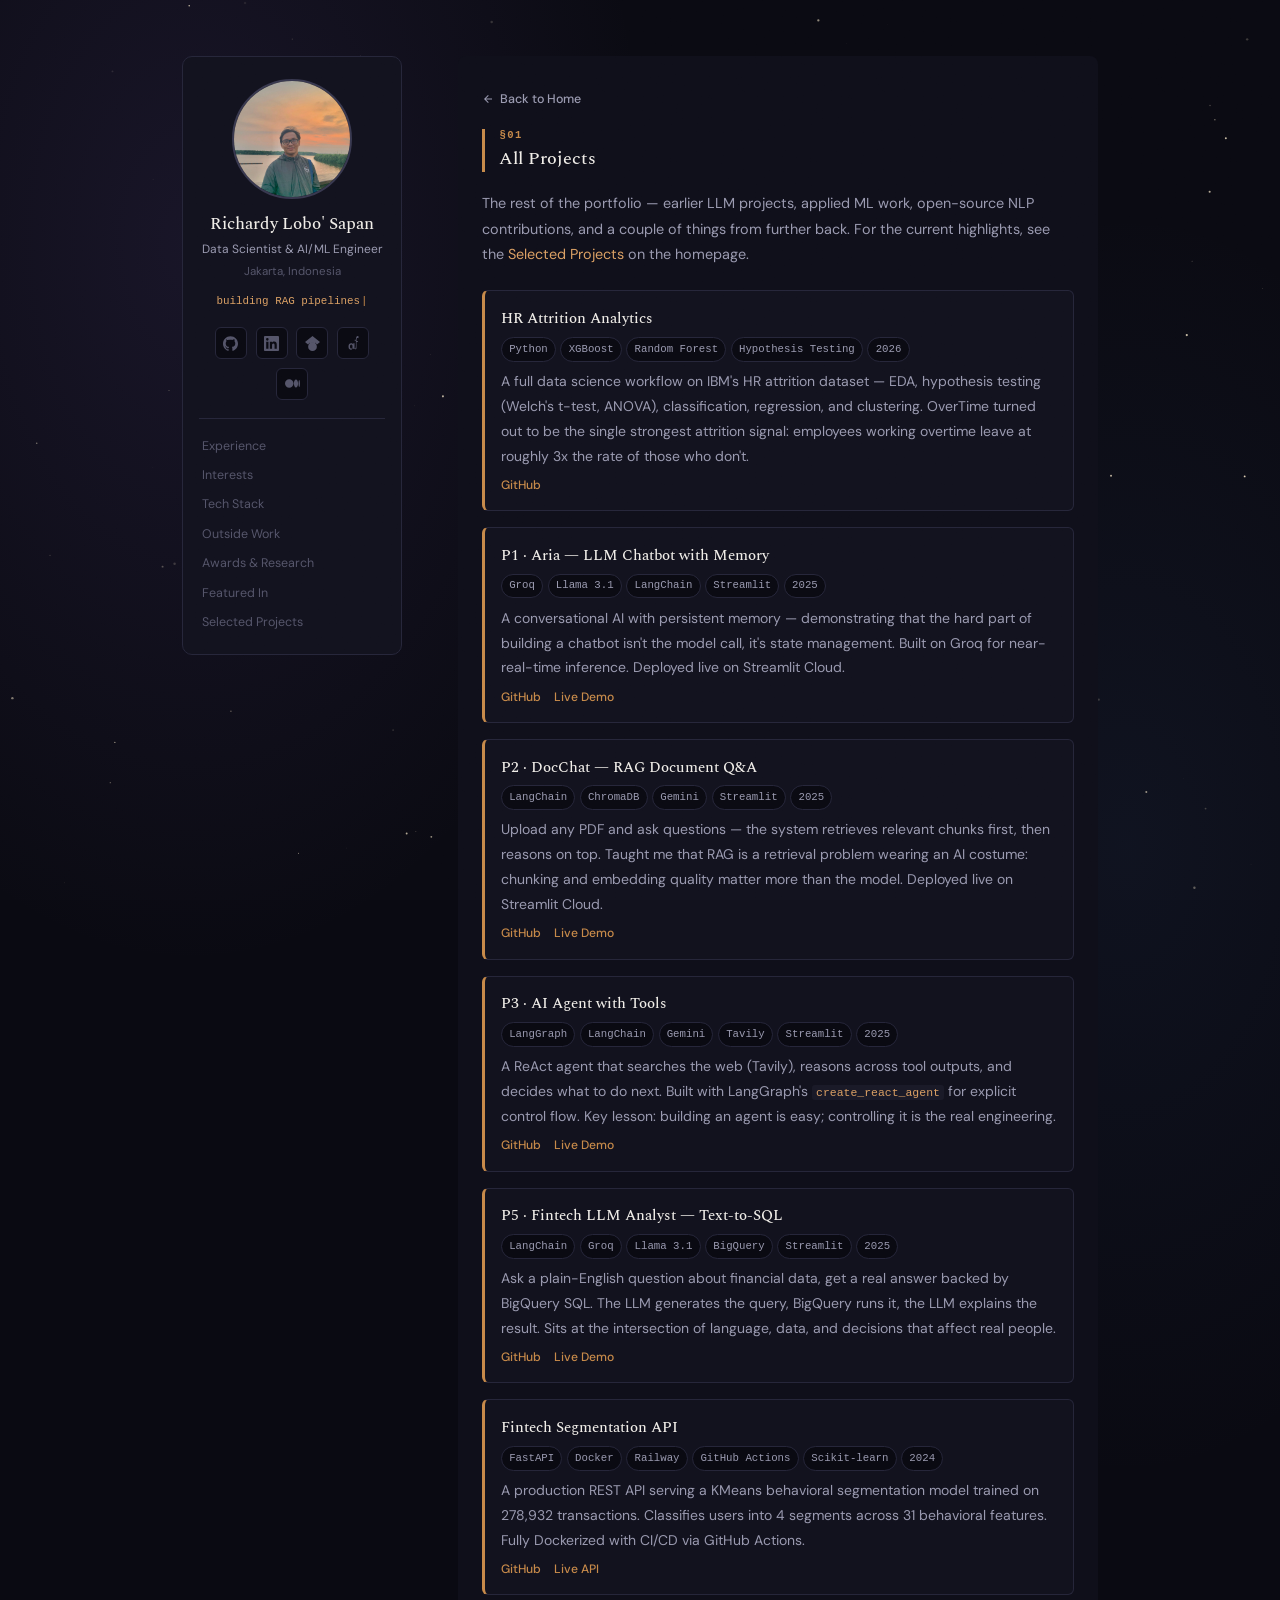
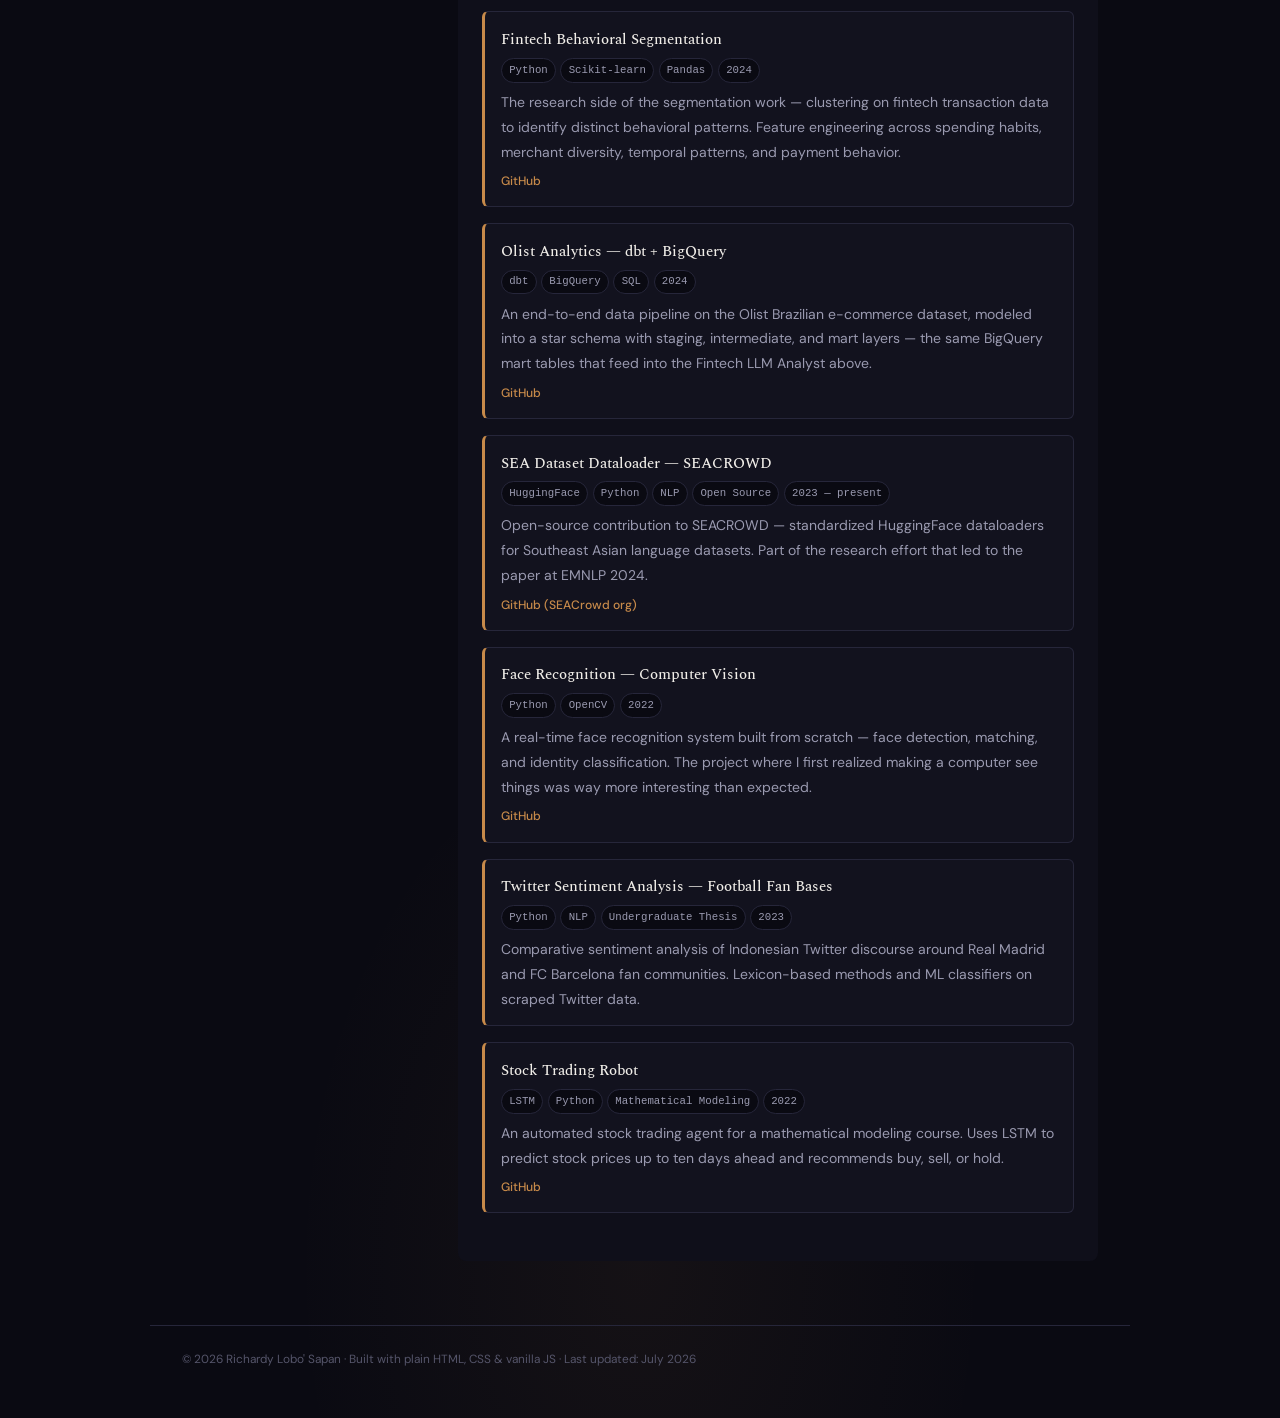
==== projects.html @ fd004400 "Redesign portfolio with restrained space theme and academic layout Extract shared style.css/script.j" ====
<!DOCTYPE html>
<html lang="en">
<head>
  <meta charset="UTF-8" />
  <meta name="viewport" content="width=device-width, initial-scale=1.0" />
  <title>All Projects — Richardy Lobo' Sapan</title>
  <link href="https://fonts.googleapis.com/css2?family=Spectral:ital,wght@0,400;0,500;0,600;1,400;1,500&family=DM+Sans:opsz,wght@9..40,300;9..40,400;9..40,500&display=swap" rel="stylesheet" />
  <link rel="stylesheet" href="style.css" />
</head>
<body>

<canvas id="starfield" aria-hidden="true"></canvas>
<div id="grain" aria-hidden="true"></div>

<!-- Mobile hero — nebula band, mobile only via CSS -->
<div class="mobile-hero-wrap" aria-hidden="true"></div>

<div class="wrapper">

  <!-- ═══════════ SIDEBAR ═══════════ -->
  <aside class="sidebar">
    <img class="avatar" src="IMG_20240918_212158_783.jpg" alt="Richardy Lobo' Sapan" />
    <h1>Richardy Lobo' Sapan</h1>
    <p class="job">Data Scientist &amp; AI/ML Engineer</p>
    <p class="loc">Jakarta, Indonesia</p>
    <p class="tagline"><span id="tagline-text"></span><span class="tagline-cursor" aria-hidden="true">|</span></p>

    <div class="socials">
      <!-- GitHub -->
      <a href="https://github.com/richardy-lobo-sapan" target="_blank" title="GitHub">
        <svg viewBox="0 0 24 24"><path d="M12 .297c-6.63 0-12 5.373-12 12 0 5.303 3.438 9.8 8.205 11.385.6.113.82-.258.82-.577 0-.285-.01-1.04-.015-2.04-3.338.724-4.042-1.61-4.042-1.61C4.422 18.07 3.633 17.7 3.633 17.7c-1.087-.744.084-.729.084-.729 1.205.084 1.838 1.236 1.838 1.236 1.07 1.835 2.809 1.305 3.495.998.108-.776.417-1.305.76-1.605-2.665-.3-5.466-1.332-5.466-5.93 0-1.31.465-2.38 1.235-3.22-.135-.303-.54-1.523.105-3.176 0 0 1.005-.322 3.3 1.23.96-.267 1.98-.399 3-.405 1.02.006 2.04.138 3 .405 2.28-1.552 3.285-1.23 3.285-1.23.645 1.653.24 2.873.12 3.176.765.84 1.23 1.91 1.23 3.22 0 4.61-2.805 5.625-5.475 5.92.42.36.81 1.096.81 2.22 0 1.606-.015 2.896-.015 3.286 0 .315.21.69.825.57C20.565 22.092 24 17.592 24 12.297c0-6.627-5.373-12-12-12"/></svg>
      </a>
      <!-- LinkedIn -->
      <a href="https://www.linkedin.com/in/richardylobosapan/" target="_blank" title="LinkedIn">
        <svg viewBox="0 0 24 24"><path d="M20.447 20.452h-3.554v-5.569c0-1.328-.027-3.037-1.852-3.037-1.853 0-2.136 1.445-2.136 2.939v5.667H9.351V9h3.414v1.561h.046c.477-.9 1.637-1.85 3.37-1.85 3.601 0 4.267 2.37 4.267 5.455v6.286zM5.337 7.433a2.062 2.062 0 01-2.063-2.065 2.064 2.064 0 112.063 2.065zm1.782 13.019H3.555V9h3.564v11.452zM22.225 0H1.771C.792 0 0 .774 0 1.729v20.542C0 23.227.792 24 1.771 24h20.451C23.2 24 24 23.227 24 22.271V1.729C24 .774 23.2 0 22.222 0h.003z"/></svg>
      </a>
      <!-- Google Scholar -->
      <a href="https://scholar.google.com/citations?hl=id&user=P-O_EnAAAAAJ" target="_blank" title="Google Scholar">
        <svg viewBox="0 0 24 24"><path d="M12 24a7 7 0 110-14 7 7 0 010 14zm0-24L0 9.5l4.838 3.94A8 8 0 0112 10a8 8 0 017.162 3.44L24 9.5z"/></svg>
      </a>
      <!-- ResearchGate -->
      <a href="https://www.researchgate.net/profile/Richardy-Sapan" target="_blank" title="ResearchGate">
        <svg viewBox="0 0 24 24"><path d="M19.586 0c-.818 0-1.508.19-2.073.565-.563.377-.97.936-1.213 1.68a12.44 12.44 0 00-.365 3.123v.521h-1.99c-.026.56-.049 1.33-.049 1.877h1.973v7.82c-.05 1.928-.278 3.29-.69 4.094-.41.804-1.017 1.205-1.822 1.205-.61 0-1.161-.223-1.657-.67-.494-.448-.764-1.015-.81-1.703h-.08a3.43 3.43 0 01-.528 1.907c-.337.49-.752.855-1.245 1.1a3.44 3.44 0 01-1.6.365c-1.148 0-2.063-.435-2.746-1.304C4.35 19.516 4 18.282 4 16.683c0-1.618.388-2.9 1.163-3.845.775-.944 1.795-1.416 3.06-1.416.793 0 1.476.182 2.049.547.573.365.993.904 1.26 1.617h.065v-1.86h2.05v7.68c0 .597.127 1.063.38 1.396.253.334.613.5 1.08.5.54 0 .965-.216 1.278-.648.312-.432.468-1.026.468-1.78V9.766h2.087c.026-.547.049-1.317.049-1.877h-2.087V6.384c0-1.16.133-1.98.4-2.46.267-.48.707-.72 1.32-.72.357 0 .71.066 1.063.197l.5-1.79A5.4 5.4 0 0019.586 0zM8.4 13.444c-.633 0-1.13.277-1.493.83-.362.553-.543 1.356-.543 2.41 0 1.01.178 1.79.535 2.34.357.55.851.824 1.483.824.63 0 1.127-.275 1.49-.824.363-.55.545-1.33.545-2.34 0-1.054-.182-1.857-.545-2.41-.363-.553-.86-.83-1.472-.83z"/></svg>
      </a>
      <!-- Medium -->
      <a href="https://medium.com/@richardylobosapan" target="_blank" title="Medium">
        <svg viewBox="0 0 24 24"><path d="M13.54 12a6.8 6.8 0 01-6.77 6.82A6.8 6.8 0 010 12a6.8 6.8 0 016.77-6.82A6.8 6.8 0 0113.54 12zm7.42 0c0 3.54-1.51 6.42-3.38 6.42-1.87 0-3.39-2.88-3.39-6.42s1.52-6.42 3.39-6.42 3.38 2.88 3.38 6.42M24 12c0 3.17-.53 5.75-1.19 5.75-.66 0-1.19-2.58-1.19-5.75s.53-5.75 1.19-5.75C23.47 6.25 24 8.83 24 12z"/></svg>
      </a>
    </div>

    <!-- Desktop sidenav (points back to homepage sections) -->
    <ul class="sidenav">
      <li><a href="index.html#experience">Experience</a></li>
      <li><a href="index.html#interests">Interests</a></li>
      <li><a href="index.html#stack">Tech Stack</a></li>
      <li><a href="index.html#outside">Outside Work</a></li>
      <li><a href="index.html#recognition">Awards &amp; Research</a></li>
      <li><a href="index.html#featured">Featured In</a></li>
      <li><a href="index.html#projects">Selected Projects</a></li>
    </ul>

    <!-- Mobile pill nav (hidden on desktop via CSS) -->
    <ul class="mobile-nav" style="display:none;">
      <li><a href="index.html#experience">Experience</a></li>
      <li><a href="index.html#interests">Interests</a></li>
      <li><a href="index.html#stack">Tech Stack</a></li>
      <li><a href="index.html#outside">Outside Work</a></li>
      <li><a href="index.html#recognition">Awards</a></li>
      <li><a href="index.html#featured">Featured</a></li>
      <li><a href="index.html#projects">Selected</a></li>
    </ul>
  </aside>

  <!-- ═══════════ MAIN ═══════════ -->
  <main>

    <section id="all-projects" class="reveal">
      <a class="back-link" href="index.html">
        <svg viewBox="0 0 24 24"><path d="M20 11H7.83l5.59-5.59L12 4l-8 8 8 8 1.41-1.41L7.83 13H20v-2z"/></svg>
        Back to Home
      </a>
      <h2>All Projects</h2>
      <p style="margin-bottom: 1.4rem;">
        The rest of the portfolio — earlier LLM projects, applied ML work, open-source NLP
        contributions, and a couple of things from further back. For the current highlights, see the
        <a href="index.html#projects">Selected Projects</a> on the homepage.
      </p>

      <div class="project-card">
        <h3>HR Attrition Analytics</h3>
        <div class="project-pills">
          <span class="pill">Python</span><span class="pill">XGBoost</span><span class="pill">Random Forest</span><span class="pill">Hypothesis Testing</span><span class="pill">2026</span>
        </div>
        <p>A full data science workflow on IBM's HR attrition dataset — EDA, hypothesis testing (Welch's t-test, ANOVA), classification, regression, and clustering. OverTime turned out to be the single strongest attrition signal: employees working overtime leave at roughly 3x the rate of those who don't.</p>
        <div class="project-links">
          <a href="https://github.com/richardy-lobo-sapan/hr-attrition-analytics" target="_blank">GitHub</a>
        </div>
      </div>

      <div class="project-card">
        <h3>P1 · Aria — LLM Chatbot with Memory</h3>
        <div class="project-pills">
          <span class="pill">Groq</span><span class="pill">Llama 3.1</span><span class="pill">LangChain</span><span class="pill">Streamlit</span><span class="pill">2025</span>
        </div>
        <p>A conversational AI with persistent memory — demonstrating that the hard part of building a chatbot isn't the model call, it's state management. Built on Groq for near-real-time inference. Deployed live on Streamlit Cloud.</p>
        <div class="project-links">
          <a href="https://github.com/richardy-lobo-sapan/llm-chatbot-memory" target="_blank">GitHub</a>
          <a href="https://llm-chatbot-memory-evq5f6hm6yhlcuxjeqwvzy.streamlit.app/" target="_blank">Live Demo</a>
        </div>
      </div>

      <div class="project-card">
        <h3>P2 · DocChat — RAG Document Q&amp;A</h3>
        <div class="project-pills">
          <span class="pill">LangChain</span><span class="pill">ChromaDB</span><span class="pill">Gemini</span><span class="pill">Streamlit</span><span class="pill">2025</span>
        </div>
        <p>Upload any PDF and ask questions — the system retrieves relevant chunks first, then reasons on top. Taught me that RAG is a retrieval problem wearing an AI costume: chunking and embedding quality matter more than the model. Deployed live on Streamlit Cloud.</p>
        <div class="project-links">
          <a href="https://github.com/richardy-lobo-sapan/rag-document-qa" target="_blank">GitHub</a>
          <a href="https://rag-document-chat-o4uujl2eatcayam4vxmuh3.streamlit.app/" target="_blank">Live Demo</a>
        </div>
      </div>

      <div class="project-card">
        <h3>P3 · AI Agent with Tools</h3>
        <div class="project-pills">
          <span class="pill">LangGraph</span><span class="pill">LangChain</span><span class="pill">Gemini</span><span class="pill">Tavily</span><span class="pill">Streamlit</span><span class="pill">2025</span>
        </div>
        <p>A ReAct agent that searches the web (Tavily), reasons across tool outputs, and decides what to do next. Built with LangGraph's <code>create_react_agent</code> for explicit control flow. Key lesson: building an agent is easy; controlling it is the real engineering.</p>
        <div class="project-links">
          <a href="https://github.com/richardy-lobo-sapan/ai-agent-tools" target="_blank">GitHub</a>
          <a href="https://ai-agent-tools-cwd7wrxjhyntnbicdccsri.streamlit.app/" target="_blank">Live Demo</a>
        </div>
      </div>

      <div class="project-card">
        <h3>P5 · Fintech LLM Analyst — Text-to-SQL</h3>
        <div class="project-pills">
          <span class="pill">LangChain</span><span class="pill">Groq</span><span class="pill">Llama 3.1</span><span class="pill">BigQuery</span><span class="pill">Streamlit</span><span class="pill">2025</span>
        </div>
        <p>Ask a plain-English question about financial data, get a real answer backed by BigQuery SQL. The LLM generates the query, BigQuery runs it, the LLM explains the result. Sits at the intersection of language, data, and decisions that affect real people.</p>
        <div class="project-links">
          <a href="https://github.com/richardy-lobo-sapan/fintech-llm-analyst" target="_blank">GitHub</a>
          <a href="https://fintech-llm-analyst-ciezta6xfgfy9mqdma8jd6.streamlit.app/" target="_blank">Live Demo</a>
        </div>
      </div>

      <div class="project-card">
        <h3>Fintech Segmentation API</h3>
        <div class="project-pills">
          <span class="pill">FastAPI</span><span class="pill">Docker</span><span class="pill">Railway</span><span class="pill">GitHub Actions</span><span class="pill">Scikit-learn</span><span class="pill">2024</span>
        </div>
        <p>A production REST API serving a KMeans behavioral segmentation model trained on 278,932 transactions. Classifies users into 4 segments across 31 behavioral features. Fully Dockerized with CI/CD via GitHub Actions.</p>
        <div class="project-links">
          <a href="https://github.com/richardy-lobo-sapan/fintech-segmentation-api" target="_blank">GitHub</a>
          <a href="https://fintech-segmentation-api-production.up.railway.app/docs" target="_blank">Live API</a>
        </div>
      </div>

      <div class="project-card">
        <h3>Fintech Behavioral Segmentation</h3>
        <div class="project-pills">
          <span class="pill">Python</span><span class="pill">Scikit-learn</span><span class="pill">Pandas</span><span class="pill">2024</span>
        </div>
        <p>The research side of the segmentation work — clustering on fintech transaction data to identify distinct behavioral patterns. Feature engineering across spending habits, merchant diversity, temporal patterns, and payment behavior.</p>
        <div class="project-links">
          <a href="https://github.com/richardy-lobo-sapan/fintech-behavioral-segmentation" target="_blank">GitHub</a>
        </div>
      </div>

      <div class="project-card">
        <h3>Olist Analytics — dbt + BigQuery</h3>
        <div class="project-pills">
          <span class="pill">dbt</span><span class="pill">BigQuery</span><span class="pill">SQL</span><span class="pill">2024</span>
        </div>
        <p>An end-to-end data pipeline on the Olist Brazilian e-commerce dataset, modeled into a star schema with staging, intermediate, and mart layers — the same BigQuery mart tables that feed into the Fintech LLM Analyst above.</p>
        <div class="project-links">
          <a href="https://github.com/richardy-lobo-sapan/olist-analytics-dbt" target="_blank">GitHub</a>
        </div>
      </div>

      <div class="project-card">
        <h3>SEA Dataset Dataloader — SEACROWD</h3>
        <div class="project-pills">
          <span class="pill">HuggingFace</span><span class="pill">Python</span><span class="pill">NLP</span><span class="pill">Open Source</span><span class="pill">2023 — present</span>
        </div>
        <p>Open-source contribution to SEACROWD — standardized HuggingFace dataloaders for Southeast Asian language datasets. Part of the research effort that led to the paper at EMNLP 2024.</p>
        <div class="project-links">
          <a href="https://github.com/SEACrowd" target="_blank">GitHub (SEACrowd org)</a>
        </div>
      </div>

      <div class="project-card">
        <h3>Face Recognition — Computer Vision</h3>
        <div class="project-pills">
          <span class="pill">Python</span><span class="pill">OpenCV</span><span class="pill">2022</span>
        </div>
        <p>A real-time face recognition system built from scratch — face detection, matching, and identity classification. The project where I first realized making a computer see things was way more interesting than expected.</p>
        <div class="project-links">
          <a href="https://github.com/richardy-lobo-sapan/face-recognition-computer-vision" target="_blank">GitHub</a>
        </div>
      </div>

      <div class="project-card">
        <h3>Twitter Sentiment Analysis — Football Fan Bases</h3>
        <div class="project-pills">
          <span class="pill">Python</span><span class="pill">NLP</span><span class="pill">Undergraduate Thesis</span><span class="pill">2023</span>
        </div>
        <p>Comparative sentiment analysis of Indonesian Twitter discourse around Real Madrid and FC Barcelona fan communities. Lexicon-based methods and ML classifiers on scraped Twitter data.</p>
      </div>

      <div class="project-card">
        <h3>Stock Trading Robot</h3>
        <div class="project-pills">
          <span class="pill">LSTM</span><span class="pill">Python</span><span class="pill">Mathematical Modeling</span><span class="pill">2022</span>
        </div>
        <p>An automated stock trading agent for a mathematical modeling course. Uses LSTM to predict stock prices up to ten days ahead and recommends buy, sell, or hold.</p>
        <div class="project-links">
          <a href="https://github.com/richardy-lobo-sapan/Stock-Trading-Robot" target="_blank">GitHub</a>
        </div>
      </div>

    </section>

  </main>
</div>

<footer>
  © 2026 Richardy Lobo' Sapan · Built with plain HTML, CSS &amp; vanilla JS ·
  Last updated: July 2026
</footer>


<!-- Back to Top -->
<button id="back-to-top" aria-label="Back to top">
  <svg viewBox="0 0 24 24"><path d="M12 4l-8 8h5v8h6v-8h5z"/></svg>
</button>

<script src="script.js" defer></script>
</body>
</html>
---- style.css ----
/* ═══════════════════════════════════════════════════════════
   Richardy Lobo' Sapan — portfolio styles
   Shared by index.html and projects.html
   ═══════════════════════════════════════════════════════════ */

:root {
  --bg:       #0a0a12;
  --surface:  #12121e;
  --surface2: #0f0f1a;
  --text:     #f0ede8;
  --muted:    #9a9ab0;
  --subtle:   #55556a;
  --border:   #26263a;
  --border-d: #38384f;
  --accent:   #c78a4a;
  --accent-l: rgba(199,138,74,0.14);
  --accent-d: #dba064;
  --year-col: var(--accent);
  --star:     #f5e6c8;
  --font-mono: ui-monospace, SFMono-Regular, "SF Mono", Menlo, Consolas, "Liberation Mono", monospace;
}

*, *::before, *::after { box-sizing: border-box; margin: 0; padding: 0; }
html { scroll-behavior: smooth; }

body {
  position: relative;
  font-family: 'DM Sans', sans-serif;
  background:
    radial-gradient(ellipse 60% 40% at 15% 8%,  rgba(108,84,168,0.14), transparent 60%),
    radial-gradient(ellipse 50% 35% at 88% 28%, rgba(58,92,150,0.10), transparent 60%),
    radial-gradient(ellipse 45% 30% at 50% 95%, rgba(199,138,74,0.06), transparent 60%),
    var(--bg);
  color: var(--text);
  font-size: 14.5px;
  line-height: 1.78;
}

a { color: var(--accent-d); text-decoration: none; }
a:hover { color: var(--accent); text-decoration: underline; }

:focus-visible {
  outline: 2px solid var(--accent);
  outline-offset: 2px;
  border-radius: 2px;
}

code {
  font-size: 0.82em;
  background: #1a1a28;
  padding: 0.1em 0.35em;
  border-radius: 3px;
  color: var(--accent-d);
}

em { font-style: italic; }

section[id] { scroll-margin-top: 1.5rem; }

/* ─── STARFIELD (fixed, decorative, behind everything) ─── */
#starfield {
  position: fixed;
  inset: 0;
  width: 100%;
  height: 100%;
  z-index: 0;
  pointer-events: none;
}

/* ─── FILM GRAIN (fixed, above everything, near-invisible) ─── */
#grain {
  position: fixed;
  inset: 0;
  z-index: 5;
  pointer-events: none;
  opacity: 0.035;
  mix-blend-mode: overlay;
  background-image: url("data:image/svg+xml,%3Csvg xmlns='http://www.w3.org/2000/svg' width='140' height='140'%3E%3Cfilter id='n'%3E%3CfeTurbulence type='fractalNoise' baseFrequency='0.85' numOctaves='2' stitchTiles='stitch'/%3E%3CfeColorMatrix type='matrix' values='0 0 0 0 1 0 0 0 0 1 0 0 0 0 1 0 0 0 0.6 0'/%3E%3C/filter%3E%3Crect width='100%25' height='100%25' filter='url(%23n)'/%3E%3C/svg%3E");
  background-repeat: repeat;
}

/* ─── LAYOUT ─── */
.wrapper {
  position: relative;
  z-index: 1;
  display: flex;
  max-width: 980px;
  margin: 0 auto;
  padding: 3.5rem 2rem;
  gap: 3.5rem;
}

/* ─── SIDEBAR ─── */
.sidebar {
  flex-shrink: 0;
  width: 220px;
  position: sticky;
  top: 3rem;
  align-self: flex-start;
  text-align: center;
  background: var(--surface);
  border: 1px solid var(--border);
  border-radius: 10px;
  padding: 1.4rem 1rem 1.2rem;
}

.avatar {
  width: 120px; height: 120px;
  border-radius: 50%; object-fit: cover;
  display: block; margin: 0 auto 0.9rem;
  border: 2px solid var(--border-d);
  background: #2a2a3a;
}

.sidebar h1 {
  font-family: 'Spectral', serif;
  font-size: 1.05rem; font-weight: 500;
  color: var(--text); line-height: 1.3;
  margin-bottom: 0.2rem;
}

.sidebar .job { font-size: 0.75rem; color: var(--muted); margin-bottom: 0.1rem; }
.sidebar .loc { font-size: 0.72rem; color: var(--subtle); margin-bottom: 0.6rem; }

.tagline {
  font-family: var(--font-mono);
  font-size: 0.68rem;
  color: var(--accent-d);
  min-height: 1.3em;
  margin-bottom: 1rem;
}
.tagline-cursor {
  display: inline-block;
  margin-left: 1px;
  color: var(--accent);
  animation: blink 1s step-end infinite;
}
@keyframes blink { 50% { opacity: 0; } }

/* icon socials */
.socials {
  display: flex; justify-content: center;
  gap: 0.55rem; margin-bottom: 1.1rem; flex-wrap: wrap;
}

.socials a {
  display: flex; align-items: center; justify-content: center;
  width: 32px; height: 32px;
  border: 1px solid var(--border); border-radius: 6px;
  color: var(--subtle); background: var(--bg);
  transition: color 0.15s, border-color 0.15s, background 0.15s;
}

.socials a:hover {
  color: var(--accent); border-color: var(--accent);
  background: var(--accent-l); text-decoration: none;
}

.socials a svg { width: 15px; height: 15px; fill: currentColor; display: block; }

/* sidenav */
.sidenav { list-style: none; border-top: 1px solid var(--border); padding-top: 0.9rem; text-align: left; }
.sidenav li + li { margin-top: 0.25rem; }
.sidenav a {
  font-size: 0.78rem; color: var(--subtle);
  display: block; padding: 0.1rem 0.2rem; border-radius: 4px;
  transition: color 0.15s, background 0.12s;
}
.sidenav a:hover { color: var(--accent); background: var(--accent-l); text-decoration: none; }

/* back-to-home (projects.html) */
.back-link {
  display: inline-flex; align-items: center; gap: 0.35rem;
  font-size: 0.78rem; font-weight: 500; color: var(--muted);
  margin-bottom: 1.2rem;
}
.back-link:hover { color: var(--accent); text-decoration: none; }
.back-link svg { width: 12px; height: 12px; fill: currentColor; }

/* ─── MAIN ─── */
main { position: relative; z-index: 1; flex: 1; min-width: 0; counter-reset: section; }
section {
  padding: 2rem 1.5rem;
  border-radius: 8px;
  margin-bottom: 0.5rem;
}
section:nth-child(odd)  { background: var(--surface2); }
section:nth-child(even) { background: var(--surface); }

section h2 {
  counter-increment: section;
  font-family: 'Spectral', serif;
  font-size: 1.15rem; font-weight: 500;
  color: var(--text);
  padding-left: 0.9rem;
  border-left: 3px solid var(--accent);
  margin-bottom: 1.2rem; line-height: 1.3;
}
section h2::before {
  content: "\00A7 " counter(section, decimal-leading-zero);
  display: block;
  font-family: var(--font-mono);
  font-size: 0.66rem; font-weight: 600;
  letter-spacing: 0.14em; text-transform: uppercase;
  color: var(--accent);
  margin-bottom: 0.3rem;
}

p { color: var(--muted); margin-bottom: 0.8rem; font-size: 0.9rem; }
p:last-child { margin-bottom: 0; }
.resume-line { margin-top: 1rem; font-size: 0.85rem; color: var(--muted); }

/* ─── SCROLL REVEAL ─── */
.reveal { opacity: 0; transform: translateY(14px); transition: opacity 0.6s ease, transform 0.6s ease; }
.reveal.is-visible { opacity: 1; transform: translateY(0); }

/* ─── TECH STACK ─── */
.stack-group { margin-bottom: 0.9rem; }
.stack-label {
  font-family: var(--font-mono);
  font-size: 0.7rem; font-weight: 600;
  letter-spacing: 0.06em; text-transform: uppercase;
  color: var(--subtle); margin-bottom: 0.4rem;
}
.stack-pills { display: flex; flex-wrap: wrap; gap: 0.35rem; }
.pill {
  font-family: var(--font-mono);
  font-size: 0.7rem; font-weight: 500;
  padding: 0.2rem 0.6rem;
  border-radius: 20px;
  border: 1px solid var(--border);
  background: var(--surface);
  color: var(--muted);
  white-space: nowrap;
  transition: background 0.12s, border-color 0.12s, color 0.12s;
}
.pill:hover { background: var(--accent-l); border-color: var(--accent); color: var(--accent-d); }

/* ─── FEATURED IN ─── */
.featured-card {
  position: relative;
  overflow: hidden;
  display: flex; align-items: flex-start;
  gap: 0.75rem;
  padding: 0.75rem 0.9rem;
  margin-bottom: 0.7rem;
  border: 1px solid var(--border);
  border-radius: 6px;
  background: var(--surface);
  transition: border-color 0.15s, box-shadow 0.15s;
  text-decoration: none;
}
.featured-card::after,
.project-card::after {
  content: '';
  position: absolute;
  top: 0; left: -60%;
  width: 35%; height: 100%;
  background: linear-gradient(75deg, transparent, rgba(245,230,200,0.10), transparent);
  transform: skewX(-20deg);
  pointer-events: none;
  transition: left 0.85s ease;
}
.featured-card:hover::after,
.project-card:hover::after { left: 130%; }
.featured-card:hover {
  border-color: var(--accent);
  box-shadow: 0 2px 8px rgba(199,138,74,0.12);
  text-decoration: none;
}
.featured-icon {
  flex-shrink: 0; margin-top: 0.15rem;
  width: 28px; height: 28px;
  background: var(--accent-l); border-radius: 6px;
  display: flex; align-items: center; justify-content: center;
}
.featured-icon svg { width: 14px; height: 14px; fill: var(--accent); }
.featured-body { flex: 1; min-width: 0; }
.featured-title {
  font-size: 0.85rem; font-weight: 500;
  color: var(--text); line-height: 1.4;
  margin-bottom: 0.15rem;
}
.featured-source { font-size: 0.72rem; color: var(--subtle); }

/* ─── EXPERIENCE (orbit timeline) ─── */
.exp-list {
  list-style: none;
  position: relative;
  padding-left: 1.7rem;
}
.exp-list::before {
  content: '';
  position: absolute;
  left: 4px; top: 0.65rem; bottom: 0.65rem;
  width: 1px;
  background: linear-gradient(to bottom, var(--accent), var(--border) 85%, transparent);
}
.exp-list li {
  position: relative;
  padding: 0.55rem 0;
  font-size: 0.88rem; color: var(--muted);
}
.exp-list li::before {
  content: '';
  position: absolute;
  left: -1.7rem; top: 0.75rem;
  width: 8px; height: 8px;
  border-radius: 50%;
  background: var(--bg);
  border: 2px solid var(--accent);
  box-shadow: 0 0 0 3px var(--bg);
}
.exp-year {
  display: block;
  font-family: var(--font-mono);
  font-size: 0.74rem; color: var(--year-col);
  font-weight: 500; font-variant-numeric: tabular-nums;
  margin-bottom: 0.15rem;
}
.exp-text strong { font-weight: 500; color: var(--text); font-family: 'Spectral', serif; }

/* ─── PROJECT CARDS ─── */
.project-card {
  position: relative;
  overflow: hidden;
  margin-bottom: 1rem;
  padding: 0.85rem 1rem;
  border: 1px solid var(--border);
  border-left: 3px solid var(--accent);
  border-radius: 6px;
  background: var(--surface);
  transition: border-color 0.15s, box-shadow 0.15s;
}
.project-card:hover {
  border-color: var(--accent);
  box-shadow: 0 2px 10px rgba(199,138,74,0.12);
}
.project-card h3 {
  font-family: 'Spectral', serif;
  font-size: 0.95rem; font-weight: 500;
  color: var(--text); margin-bottom: 0.3rem;
}
.project-card p { margin-bottom: 0.4rem; font-size: 0.875rem; }
.project-card p:last-child { margin-bottom: 0; }

.project-pills { display: flex; flex-wrap: wrap; gap: 0.28rem; margin-bottom: 0.45rem; }
.project-pills .pill {
  font-size: 0.67rem;
  padding: 0.12rem 0.45rem;
  background: var(--bg);
}

.project-links { font-size: 0.76rem; margin-top: 0.4rem; }
.project-links a { margin-right: 0.65rem; color: var(--accent); font-weight: 500; }

/* view-all appendix card */
.view-all-card {
  display: block;
  text-decoration: none;
  border-style: dashed;
  border-left-style: solid;
  text-align: left;
}
.view-all-card:hover { background: var(--accent-l); text-decoration: none; }
.view-all-card h3 { color: var(--accent-d); }
.view-all-card p:last-child { color: var(--muted); }

/* ─── AWARDS & RESEARCH (citation style) ─── */
.entries { list-style: none; }
.entries li {
  padding: 0.65rem 0;
  border-bottom: 1px dashed var(--border);
  font-size: 0.86rem; color: var(--muted);
}
.entries li:last-child { border-bottom: none; }
.entry-cite {
  padding-left: 2.7rem;
  text-indent: -2.7rem;
}
.entry-year {
  display: inline-block;
  width: 2.2rem;
  font-family: var(--font-mono);
  font-size: 0.74rem; color: var(--year-col);
  font-weight: 500; font-variant-numeric: tabular-nums;
  text-indent: 0;
}
.entry-badge {
  display: inline-block;
  font-size: 0.63rem; font-weight: 600;
  letter-spacing: 0.05em; text-transform: uppercase;
  padding: 0.1rem 0.4rem; border-radius: 3px; margin-right: 0.4rem;
  text-indent: 0;
}
.b-award    { background: rgba(139,94,60,0.25); color: #d4956a; }
.b-research { background: rgba(61,107,71,0.25); color: #7ec98a; }
.b-press    { background: rgba(58,82,120,0.25); color: #7fa3d4; }
.entries strong { font-family: 'Spectral', serif; font-weight: 500; color: var(--text); }

/* ─── FOOTER ─── */
footer {
  position: relative; z-index: 1;
  max-width: 980px; margin: 0 auto;
  padding: 1.4rem 2rem 3rem;
  font-size: 0.74rem; color: var(--subtle);
  border-top: 1px solid var(--border);
}

/* ─── RESPONSIVE ─── */
@media (max-width: 640px) {
  .mobile-hero-wrap { display: block; height: 200px; }

  .wrapper {
    flex-direction: column; gap: 0; padding: 0;
  }

  .sidebar {
    width: 100%; position: static;
    display: grid;
    grid-template-columns: auto 1fr;
    grid-template-rows: auto auto auto auto;
    align-items: center;
    gap: 0.3rem 1rem;
    text-align: left;
    padding: 1rem;
    border-radius: 0;
    border-left: none; border-right: none; border-top: none;
    margin-top: -2px;
    position: relative; z-index: 2;
  }

  .avatar {
    width: 72px; height: 72px;
    margin: 0;
    grid-row: 1 / 4;
    margin-top: -28px;
    box-shadow: 0 4px 16px rgba(0,0,0,0.5);
  }

  .sidebar h1 { grid-column: 2; padding-top: 0.3rem; }
  .sidebar .job { grid-column: 2; margin-bottom: 0; }
  .sidebar .loc { grid-column: 2; margin-bottom: 0; }

  .socials {
    grid-column: 1 / -1;
    justify-content: flex-start;
    margin-bottom: 0;
    margin-top: 0.5rem;
  }

  /* mobile pill nav */
  .sidenav { display: none; }
  .mobile-nav {
    display: flex !important;
    grid-column: 1 / -1;
    gap: 0.35rem;
    overflow-x: auto;
    margin-top: 0.65rem;
    padding-bottom: 0.1rem;
    scrollbar-width: none;
    list-style: none;
    border-top: none;
    padding-top: 0;
  }
  .mobile-nav::-webkit-scrollbar { display: none; }
  .mobile-nav li { flex-shrink: 0; }
  .mobile-nav li a {
    display: block;
    font-size: 0.7rem; font-weight: 500;
    padding: 0.22rem 0.6rem;
    border-radius: 20px;
    border: 1px solid var(--border);
    background: var(--bg);
    color: var(--muted);
    white-space: nowrap;
  }
  .mobile-nav li a:hover {
    color: var(--accent); border-color: var(--accent);
    background: var(--accent-l); text-decoration: none;
  }

  main { padding: 0.5rem 0; }
  section { padding: 1.2rem 1rem; margin-bottom: 0.4rem; border-radius: 0; }

  body { font-size: 13px; }

  footer { padding: 1rem 1rem 2rem; }
}

/* ─── HERO (mobile only — nebula band, no photo) ─── */
.mobile-hero-wrap {
  display: none;
  position: relative;
  z-index: 1;
  overflow: hidden;
  height: 280px;
  width: 100%;
  background:
    radial-gradient(ellipse 70% 60% at 25% 20%, rgba(108,84,168,0.35), transparent 55%),
    radial-gradient(ellipse 60% 50% at 80% 65%, rgba(199,138,74,0.22), transparent 50%),
    var(--bg);
}
.mobile-hero-wrap::after {
  content: '';
  position: absolute; inset: 0;
  background: linear-gradient(to bottom, rgba(10,10,18,0.05) 0%, rgba(10,10,18,0.92) 100%);
}

/* ─── BACK TO TOP ─── */
#back-to-top {
  position: fixed;
  bottom: 1.5rem;
  right: 1.5rem;
  width: 40px; height: 40px;
  border-radius: 50%;
  background: var(--accent);
  border: none;
  cursor: pointer;
  display: flex; align-items: center; justify-content: center;
  box-shadow: 0 4px 14px rgba(199,138,74,0.45);
  opacity: 0;
  transform: translateY(12px);
  transition: opacity 0.25s, transform 0.25s;
  pointer-events: none;
  z-index: 999;
}
#back-to-top.visible {
  opacity: 1;
  transform: translateY(0);
  pointer-events: auto;
}
#back-to-top:hover { background: var(--accent-d); }
#back-to-top svg { width: 16px; height: 16px; fill: #fff; display: block; }

/* ─── ACCESSIBILITY: reduced motion ─── */
@media (prefers-reduced-motion: reduce) {
  html { scroll-behavior: auto; }
  .reveal { opacity: 1 !important; transform: none !important; transition: none !important; }
  #back-to-top { transition: none; }
  .featured-card::after, .project-card::after { display: none; }
  .tagline-cursor { animation: none; opacity: 1; }
}

/* ─── PRINT ─── */
@media print {
  #starfield, #grain, #back-to-top, .mobile-hero-wrap, .socials, .sidenav, .mobile-nav, .tagline { display: none !important; }
  body { background: #fff; color: #000; }
  .sidebar, section, .project-card, .featured-card { background: #fff; border-color: #ccc; box-shadow: none; }
  a { color: #000; text-decoration: underline; }
  section h2::before { color: #555; }
}
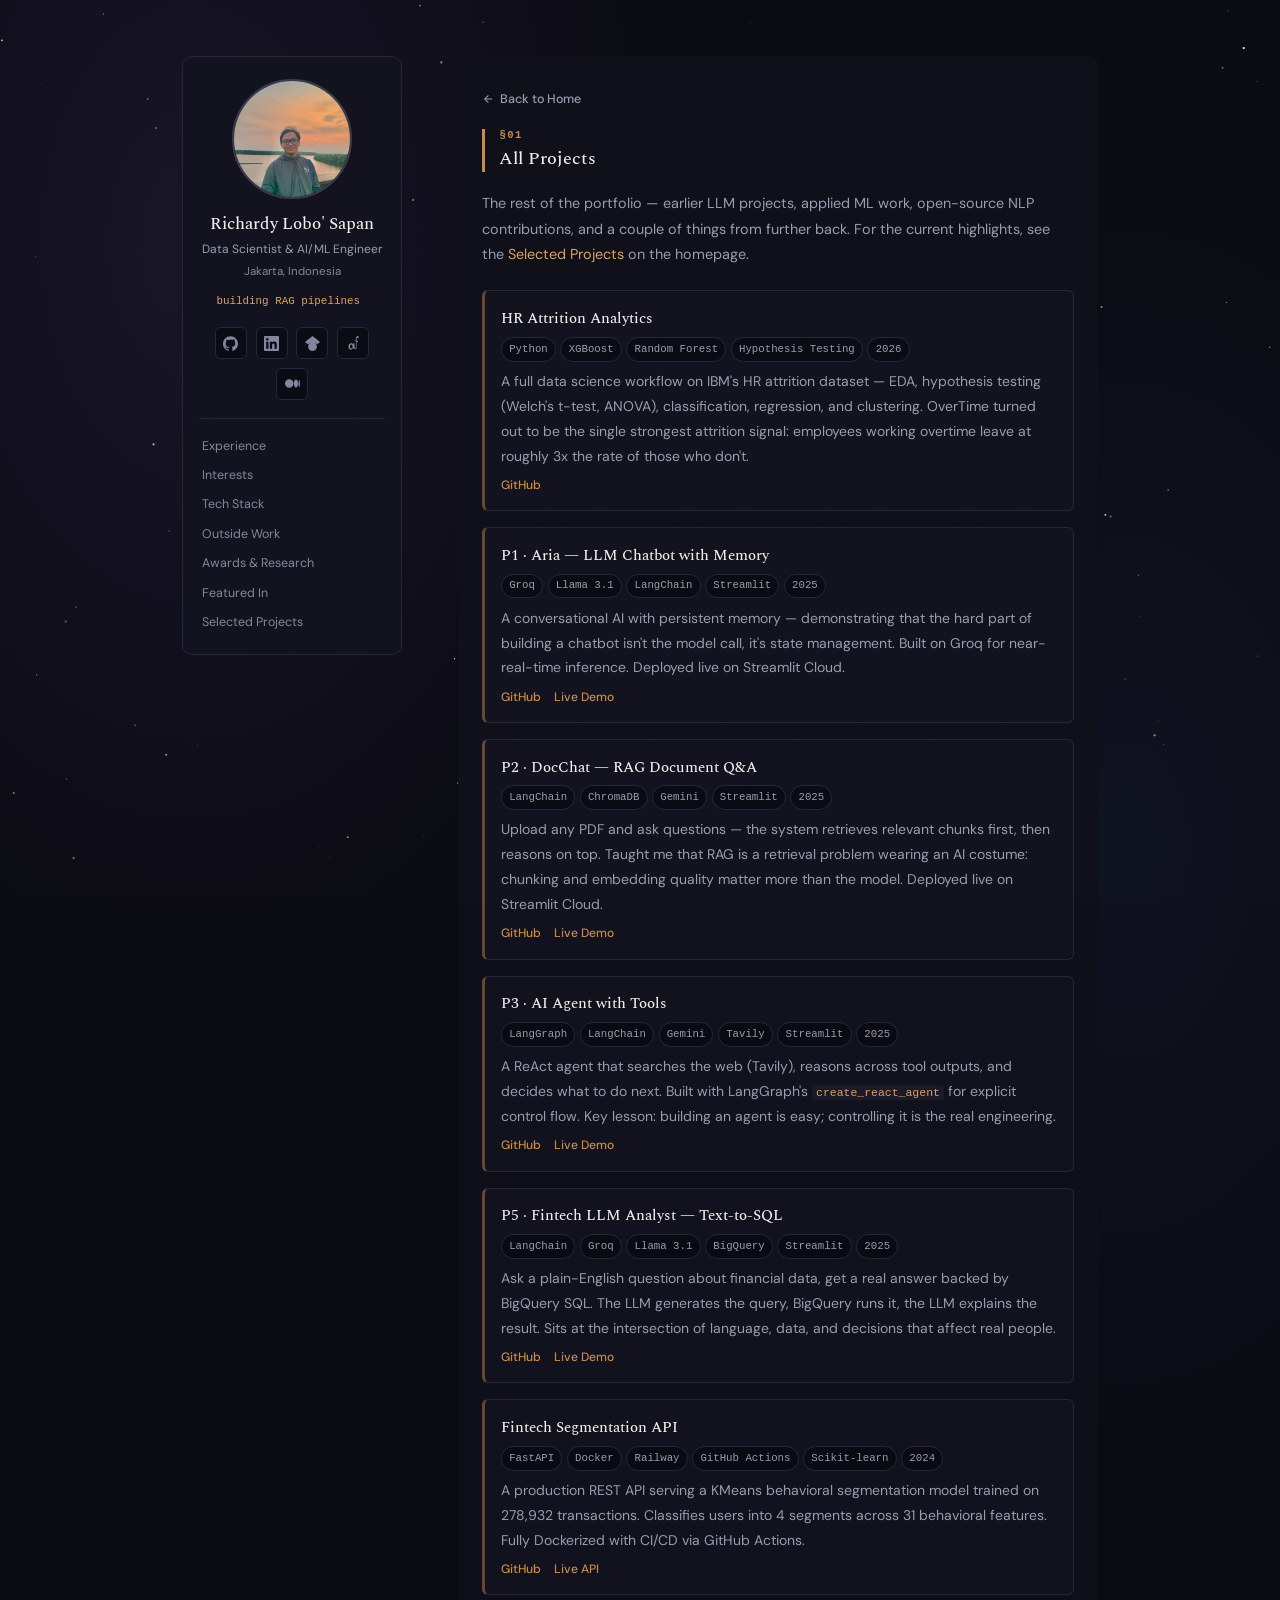
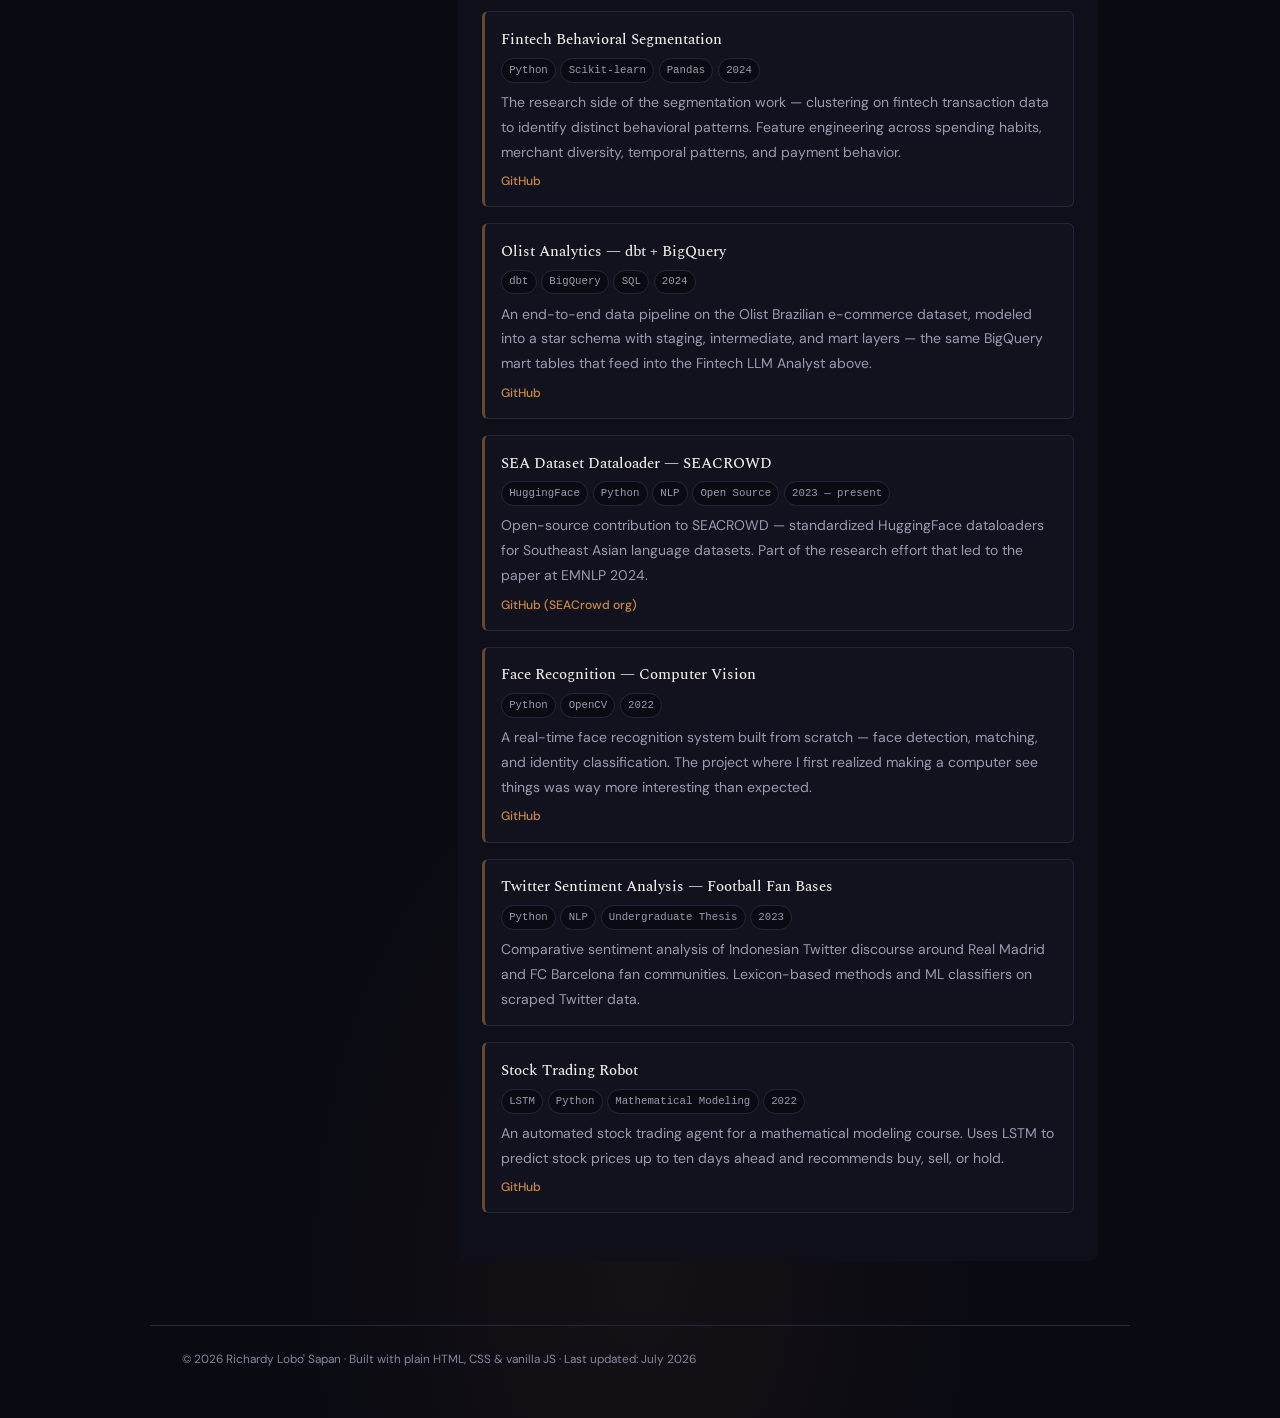
==== commit 51040981: "Apply frontend, UI/UX, and web-design review fixes Reconciles three parallel agent reviews of the sp" ====
--- a/projects.html
+++ b/projects.html
@@ -4,11 +4,33 @@
   <meta charset="UTF-8" />
   <meta name="viewport" content="width=device-width, initial-scale=1.0" />
   <title>All Projects — Richardy Lobo' Sapan</title>
+  <meta name="description" content="The full project archive of Richardy Lobo' Sapan — production LLM systems, applied ML, NLP research, and early data science work." />
+  <link rel="canonical" href="https://richardy-lobo-sapan.github.io/projects.html" />
+  <link rel="icon" type="image/svg+xml" href="favicon.svg" />
+
+  <!-- Open Graph / social previews -->
+  <meta property="og:type" content="website" />
+  <meta property="og:url" content="https://richardy-lobo-sapan.github.io/projects.html" />
+  <meta property="og:site_name" content="Richardy Lobo' Sapan" />
+  <meta property="og:title" content="All Projects — Richardy Lobo' Sapan" />
+  <meta property="og:description" content="The full project archive of Richardy Lobo' Sapan — production LLM systems, applied ML, NLP research, and early data science work." />
+  <meta property="og:image" content="https://richardy-lobo-sapan.github.io/IMG_20240918_212158_783.jpg" />
+
+  <!-- Twitter Card -->
+  <meta name="twitter:card" content="summary" />
+  <meta name="twitter:title" content="All Projects — Richardy Lobo' Sapan" />
+  <meta name="twitter:description" content="The full project archive of Richardy Lobo' Sapan — production LLM systems, applied ML, NLP research, and early data science work." />
+  <meta name="twitter:image" content="https://richardy-lobo-sapan.github.io/IMG_20240918_212158_783.jpg" />
+
+  <link rel="preconnect" href="https://fonts.googleapis.com" />
+  <link rel="preconnect" href="https://fonts.gstatic.com" crossorigin />
   <link href="https://fonts.googleapis.com/css2?family=Spectral:ital,wght@0,400;0,500;0,600;1,400;1,500&family=DM+Sans:opsz,wght@9..40,300;9..40,400;9..40,500&display=swap" rel="stylesheet" />
   <link rel="stylesheet" href="style.css" />
 </head>
 <body>
 
+<a class="skip-link" href="#main-content">Skip to content</a>
+
 <canvas id="starfield" aria-hidden="true"></canvas>
 <div id="grain" aria-hidden="true"></div>
 
@@ -19,11 +41,11 @@
 
   <!-- ═══════════ SIDEBAR ═══════════ -->
   <aside class="sidebar">
-    <img class="avatar" src="IMG_20240918_212158_783.jpg" alt="Richardy Lobo' Sapan" />
+    <img class="avatar" src="IMG_20240918_212158_783.jpg" alt="Richardy Lobo' Sapan" width="120" height="120" />
     <h1>Richardy Lobo' Sapan</h1>
     <p class="job">Data Scientist &amp; AI/ML Engineer</p>
     <p class="loc">Jakarta, Indonesia</p>
-    <p class="tagline"><span id="tagline-text"></span><span class="tagline-cursor" aria-hidden="true">|</span></p>
+    <p class="tagline" aria-hidden="true"><span id="tagline-text"></span><span class="tagline-cursor">|</span></p>
 
     <div class="socials">
       <!-- GitHub -->
@@ -60,7 +82,7 @@
     </ul>
 
     <!-- Mobile pill nav (hidden on desktop via CSS) -->
-    <ul class="mobile-nav" style="display:none;">
+    <ul class="mobile-nav">
       <li><a href="index.html#experience">Experience</a></li>
       <li><a href="index.html#interests">Interests</a></li>
       <li><a href="index.html#stack">Tech Stack</a></li>
@@ -72,7 +94,7 @@
   </aside>
 
   <!-- ═══════════ MAIN ═══════════ -->
-  <main>
+  <main id="main-content" tabindex="-1">
 
     <section id="all-projects" class="reveal">
       <a class="back-link" href="index.html">
--- a/style.css
+++ b/style.css
@@ -9,7 +9,7 @@
   --surface2: #0f0f1a;
   --text:     #f0ede8;
   --muted:    #9a9ab0;
-  --subtle:   #55556a;
+  --subtle:   #84849e;
   --border:   #26263a;
   --border-d: #38384f;
   --accent:   #c78a4a;
@@ -25,7 +25,7 @@
 
 body {
   position: relative;
-  font-family: 'DM Sans', sans-serif;
+  font-family: 'DM Sans', -apple-system, BlinkMacSystemFont, 'Segoe UI', Roboto, Helvetica, Arial, sans-serif;
   background:
     radial-gradient(ellipse 60% 40% at 15% 8%,  rgba(108,84,168,0.14), transparent 60%),
     radial-gradient(ellipse 50% 35% at 88% 28%, rgba(58,92,150,0.10), transparent 60%),
@@ -43,6 +43,25 @@
   outline: 2px solid var(--accent);
   outline-offset: 2px;
   border-radius: 2px;
+}
+
+/* ─── SKIP LINK (keyboard/AT users bypass the sidebar's ~12 links) ─── */
+.skip-link {
+  position: absolute;
+  left: -9999px;
+  top: 0;
+  z-index: 1000;
+  background: var(--accent);
+  color: #0a0a12;
+  padding: 0.65rem 1.1rem;
+  border-radius: 0 0 6px 0;
+  font-family: var(--font-mono);
+  font-size: 0.8rem;
+  font-weight: 600;
+  text-decoration: none;
+}
+.skip-link:focus {
+  left: 0;
 }
 
 code {
@@ -113,7 +132,7 @@
 }
 
 .sidebar h1 {
-  font-family: 'Spectral', serif;
+  font-family: 'Spectral', Georgia, 'Times New Roman', serif;
   font-size: 1.05rem; font-weight: 500;
   color: var(--text); line-height: 1.3;
   margin-bottom: 0.2rem;
@@ -136,6 +155,12 @@
   animation: blink 1s step-end infinite;
 }
 @keyframes blink { 50% { opacity: 0; } }
+/* once the one-time type-in finishes, stop blinking rather than run forever */
+.tagline-cursor.settled {
+  animation: none;
+  opacity: 0;
+  transition: opacity 0.6s ease;
+}
 
 /* icon socials */
 .socials {
@@ -168,6 +193,9 @@
 }
 .sidenav a:hover { color: var(--accent); background: var(--accent-l); text-decoration: none; }
 
+/* mobile pill nav: hidden by default, shown only in the mobile layout below */
+.mobile-nav { display: none; }
+
 /* back-to-home (projects.html) */
 .back-link {
   display: inline-flex; align-items: center; gap: 0.35rem;
@@ -189,7 +217,7 @@
 
 section h2 {
   counter-increment: section;
-  font-family: 'Spectral', serif;
+  font-family: 'Spectral', Georgia, 'Times New Roman', serif;
   font-size: 1.15rem; font-weight: 500;
   color: var(--text);
   padding-left: 0.9rem;
@@ -318,7 +346,7 @@
   font-weight: 500; font-variant-numeric: tabular-nums;
   margin-bottom: 0.15rem;
 }
-.exp-text strong { font-weight: 500; color: var(--text); font-family: 'Spectral', serif; }
+.exp-text strong { font-weight: 500; color: var(--text); font-family: 'Spectral', Georgia, 'Times New Roman', serif; }
 
 /* ─── PROJECT CARDS ─── */
 .project-card {
@@ -327,7 +355,10 @@
   margin-bottom: 1rem;
   padding: 0.85rem 1rem;
   border: 1px solid var(--border);
-  border-left: 3px solid var(--accent);
+  /* dimmed accent at rest — with a dozen-plus cards on the page, a
+     full-strength accent stripe on every one stops reading as a highlight.
+     It brightens to full accent on hover instead. */
+  border-left: 3px solid rgba(199,138,74,0.45);
   border-radius: 6px;
   background: var(--surface);
   transition: border-color 0.15s, box-shadow 0.15s;
@@ -337,7 +368,7 @@
   box-shadow: 0 2px 10px rgba(199,138,74,0.12);
 }
 .project-card h3 {
-  font-family: 'Spectral', serif;
+  font-family: 'Spectral', Georgia, 'Times New Roman', serif;
   font-size: 0.95rem; font-weight: 500;
   color: var(--text); margin-bottom: 0.3rem;
 }
@@ -396,7 +427,7 @@
 .b-award    { background: rgba(139,94,60,0.25); color: #d4956a; }
 .b-research { background: rgba(61,107,71,0.25); color: #7ec98a; }
 .b-press    { background: rgba(58,82,120,0.25); color: #7fa3d4; }
-.entries strong { font-family: 'Spectral', serif; font-weight: 500; color: var(--text); }
+.entries strong { font-family: 'Spectral', Georgia, 'Times New Roman', serif; font-weight: 500; color: var(--text); }
 
 /* ─── FOOTER ─── */
 footer {
@@ -408,6 +439,15 @@
 }
 
 /* ─── RESPONSIVE ─── */
+/* Moderate/tablet widths: the desktop two-column shell is still used (see the
+   640px breakpoint below for the stacked mobile layout), but the fixed 220px
+   sidebar plus the wrapper's desktop gap/padding leaves very little room for
+   main content on tablets. Reclaim that space without changing the layout. */
+@media (min-width: 641px) and (max-width: 860px) {
+  .wrapper { gap: 1.75rem; padding: 2.5rem 1.25rem; }
+  .sidebar { width: 180px; padding: 1.1rem 0.75rem 1rem; }
+}
+
 @media (max-width: 640px) {
   .mobile-hero-wrap { display: block; height: 200px; }
 
@@ -441,6 +481,7 @@
   .sidebar h1 { grid-column: 2; padding-top: 0.3rem; }
   .sidebar .job { grid-column: 2; margin-bottom: 0; }
   .sidebar .loc { grid-column: 2; margin-bottom: 0; }
+  .sidebar .tagline { grid-column: 2; margin-bottom: 0; }
 
   .socials {
     grid-column: 1 / -1;
@@ -544,7 +585,7 @@
 
 /* ─── PRINT ─── */
 @media print {
-  #starfield, #grain, #back-to-top, .mobile-hero-wrap, .socials, .sidenav, .mobile-nav, .tagline { display: none !important; }
+  #starfield, #grain, #back-to-top, .mobile-hero-wrap, .socials, .sidenav, .mobile-nav, .tagline, .skip-link { display: none !important; }
   body { background: #fff; color: #000; }
   .sidebar, section, .project-card, .featured-card { background: #fff; border-color: #ccc; box-shadow: none; }
   a { color: #000; text-decoration: underline; }
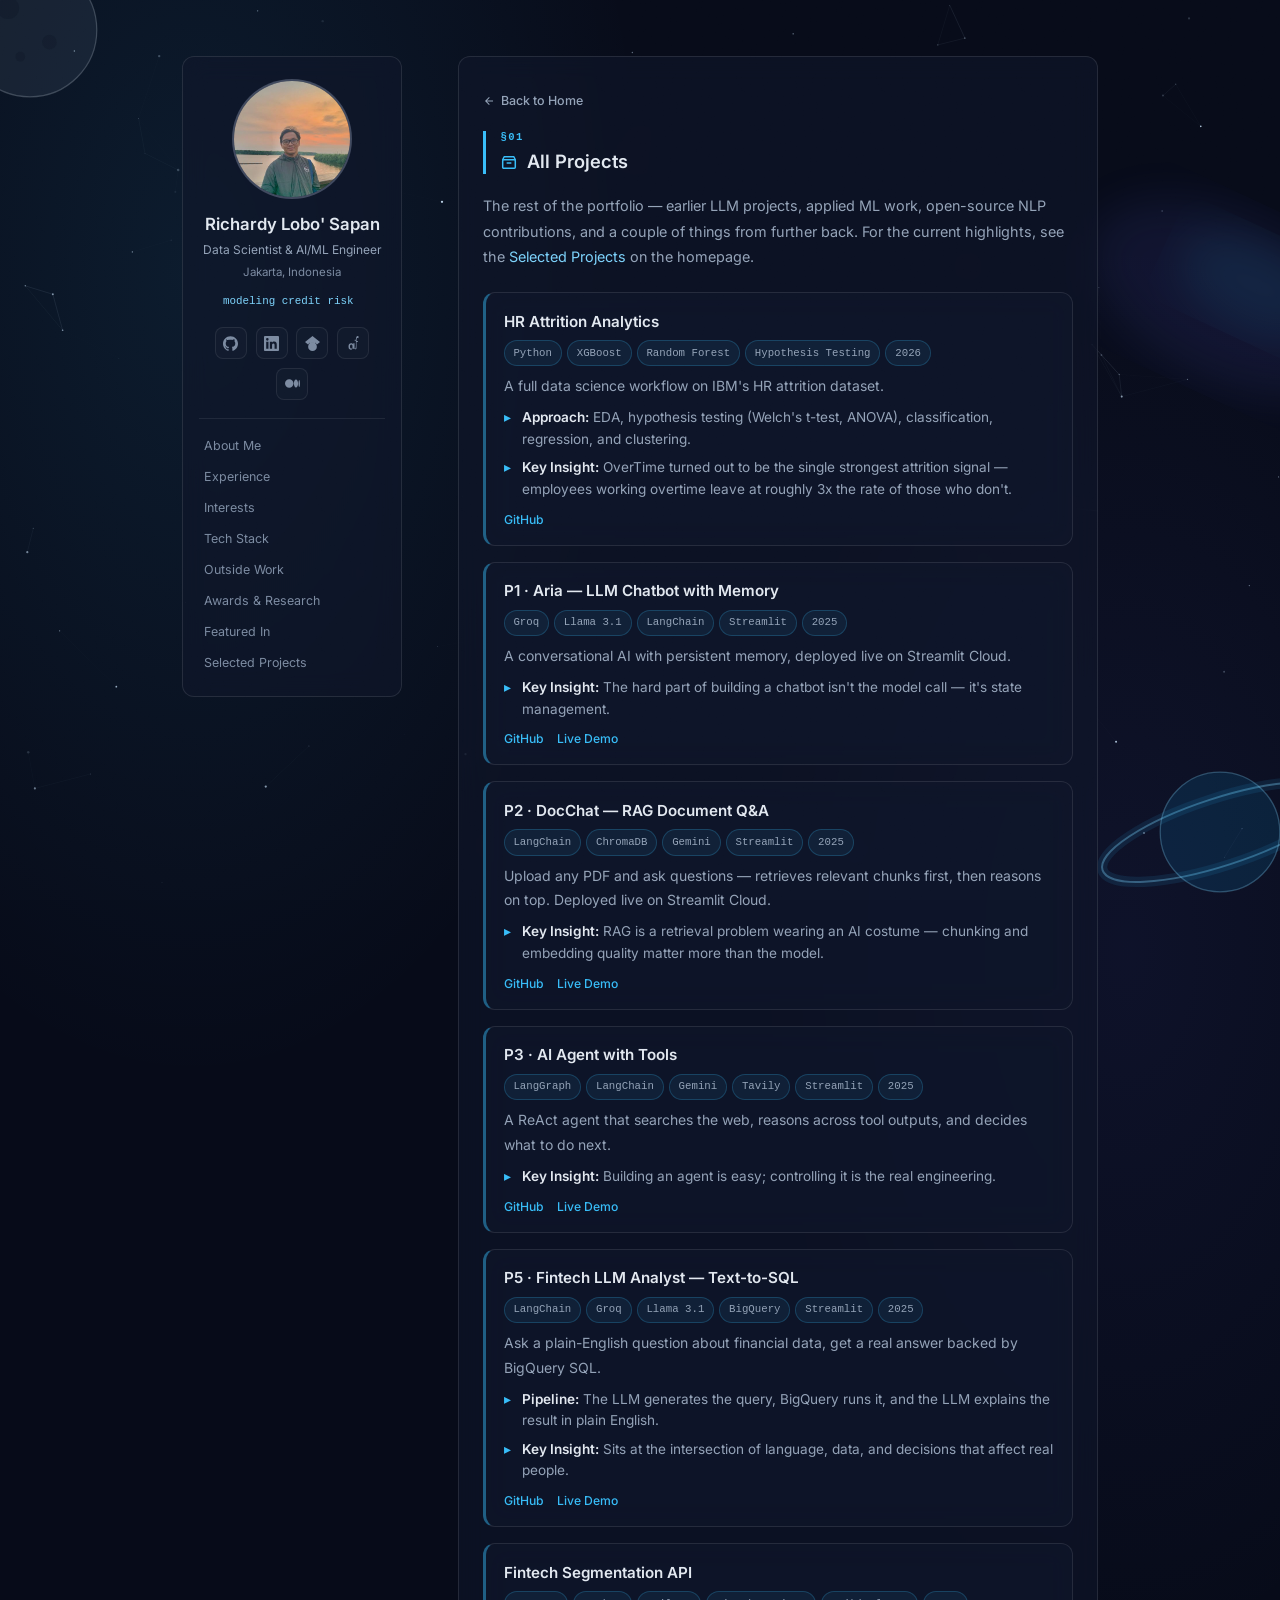
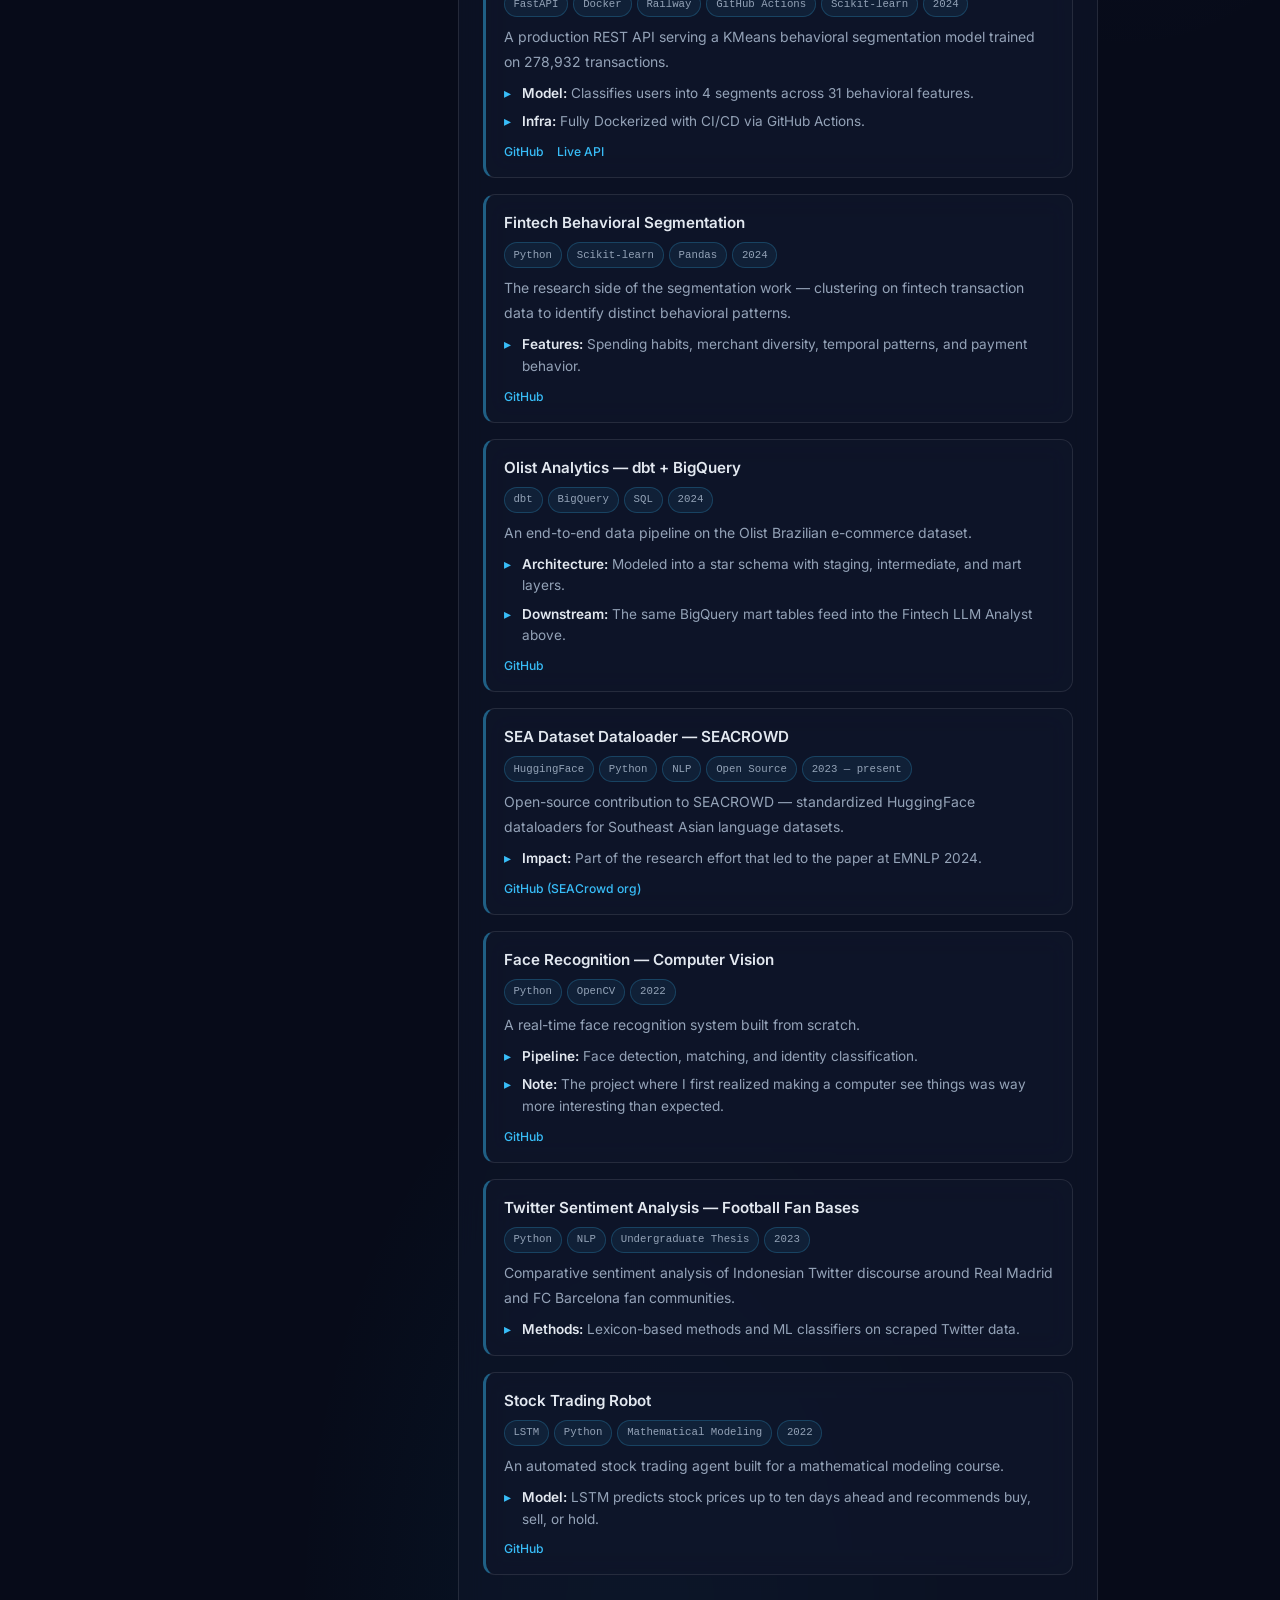
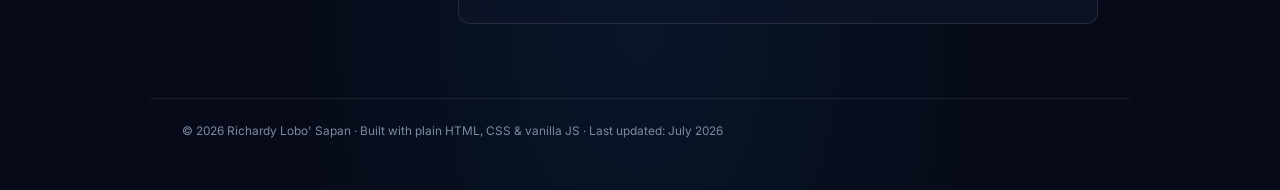
==== commit a3db5726: "Deep Space / High-Tech redesign: glass cards, plasma-cyan palette, richer motion Refactors the whole" ====
--- a/projects.html
+++ b/projects.html
@@ -24,7 +24,7 @@
 
   <link rel="preconnect" href="https://fonts.googleapis.com" />
   <link rel="preconnect" href="https://fonts.gstatic.com" crossorigin />
-  <link href="https://fonts.googleapis.com/css2?family=Spectral:ital,wght@0,400;0,500;0,600;1,400;1,500&family=DM+Sans:opsz,wght@9..40,300;9..40,400;9..40,500&display=swap" rel="stylesheet" />
+  <link href="https://fonts.googleapis.com/css2?family=Inter:wght@300;400;500;600;700&display=swap" rel="stylesheet" />
   <link rel="stylesheet" href="style.css" />
 </head>
 <body>
@@ -32,6 +32,34 @@
 <a class="skip-link" href="#main-content">Skip to content</a>
 
 <canvas id="starfield" aria-hidden="true"></canvas>
+
+<div class="planet-decor" aria-hidden="true">
+  <svg viewBox="0 0 200 200" width="260" height="260">
+    <ellipse cx="100" cy="100" rx="95" ry="26" transform="rotate(-18 100 100)" fill="none" stroke="#38bdf8" stroke-width="8" opacity="0.10"/>
+    <ellipse cx="100" cy="100" rx="95" ry="26" transform="rotate(-18 100 100)" fill="none" stroke="#7dd3fc" stroke-width="1.5" opacity="0.35"/>
+    <circle cx="100" cy="100" r="46" fill="#0ea5e9" opacity="0.12"/>
+    <circle cx="100" cy="100" r="46" fill="none" stroke="#7dd3fc" stroke-width="1" opacity="0.3"/>
+  </svg>
+</div>
+
+<div class="moon-decor" aria-hidden="true">
+  <svg viewBox="0 0 140 140" width="170" height="170">
+    <circle cx="70" cy="70" r="55" fill="#94a3b8" opacity="0.10"/>
+    <circle cx="70" cy="70" r="55" fill="none" stroke="#cbd5e1" stroke-width="1" opacity="0.25"/>
+    <circle cx="52" cy="52" r="9" fill="#070b19" opacity="0.18"/>
+    <circle cx="86" cy="80" r="6" fill="#070b19" opacity="0.18"/>
+    <circle cx="62" cy="92" r="4" fill="#070b19" opacity="0.18"/>
+  </svg>
+</div>
+
+<div class="galaxy-decor" aria-hidden="true">
+  <svg viewBox="0 0 300 300" width="380" height="380">
+    <defs><filter id="galaxy-blur"><feGaussianBlur stdDeviation="18"/></filter></defs>
+    <ellipse cx="150" cy="150" rx="120" ry="65" transform="rotate(25 150 150)" fill="#6366f1" opacity="0.10" filter="url(#galaxy-blur)"/>
+    <ellipse cx="170" cy="140" rx="65" ry="36" transform="rotate(25 170 140)" fill="#38bdf8" opacity="0.09" filter="url(#galaxy-blur)"/>
+  </svg>
+</div>
+
 <div id="grain" aria-hidden="true"></div>
 
 <!-- Mobile hero — nebula band, mobile only via CSS -->
@@ -49,29 +77,30 @@
 
     <div class="socials">
       <!-- GitHub -->
-      <a href="https://github.com/richardy-lobo-sapan" target="_blank" title="GitHub">
+      <a href="https://github.com/richardy-lobo-sapan" target="_blank" rel="noopener noreferrer" title="GitHub" aria-label="GitHub">
         <svg viewBox="0 0 24 24"><path d="M12 .297c-6.63 0-12 5.373-12 12 0 5.303 3.438 9.8 8.205 11.385.6.113.82-.258.82-.577 0-.285-.01-1.04-.015-2.04-3.338.724-4.042-1.61-4.042-1.61C4.422 18.07 3.633 17.7 3.633 17.7c-1.087-.744.084-.729.084-.729 1.205.084 1.838 1.236 1.838 1.236 1.07 1.835 2.809 1.305 3.495.998.108-.776.417-1.305.76-1.605-2.665-.3-5.466-1.332-5.466-5.93 0-1.31.465-2.38 1.235-3.22-.135-.303-.54-1.523.105-3.176 0 0 1.005-.322 3.3 1.23.96-.267 1.98-.399 3-.405 1.02.006 2.04.138 3 .405 2.28-1.552 3.285-1.23 3.285-1.23.645 1.653.24 2.873.12 3.176.765.84 1.23 1.91 1.23 3.22 0 4.61-2.805 5.625-5.475 5.92.42.36.81 1.096.81 2.22 0 1.606-.015 2.896-.015 3.286 0 .315.21.69.825.57C20.565 22.092 24 17.592 24 12.297c0-6.627-5.373-12-12-12"/></svg>
       </a>
       <!-- LinkedIn -->
-      <a href="https://www.linkedin.com/in/richardylobosapan/" target="_blank" title="LinkedIn">
+      <a href="https://www.linkedin.com/in/richardylobosapan/" target="_blank" rel="noopener noreferrer" title="LinkedIn" aria-label="LinkedIn">
         <svg viewBox="0 0 24 24"><path d="M20.447 20.452h-3.554v-5.569c0-1.328-.027-3.037-1.852-3.037-1.853 0-2.136 1.445-2.136 2.939v5.667H9.351V9h3.414v1.561h.046c.477-.9 1.637-1.85 3.37-1.85 3.601 0 4.267 2.37 4.267 5.455v6.286zM5.337 7.433a2.062 2.062 0 01-2.063-2.065 2.064 2.064 0 112.063 2.065zm1.782 13.019H3.555V9h3.564v11.452zM22.225 0H1.771C.792 0 0 .774 0 1.729v20.542C0 23.227.792 24 1.771 24h20.451C23.2 24 24 23.227 24 22.271V1.729C24 .774 23.2 0 22.222 0h.003z"/></svg>
       </a>
       <!-- Google Scholar -->
-      <a href="https://scholar.google.com/citations?hl=id&user=P-O_EnAAAAAJ" target="_blank" title="Google Scholar">
+      <a href="https://scholar.google.com/citations?hl=id&user=P-O_EnAAAAAJ" target="_blank" rel="noopener noreferrer" title="Google Scholar" aria-label="Google Scholar">
         <svg viewBox="0 0 24 24"><path d="M12 24a7 7 0 110-14 7 7 0 010 14zm0-24L0 9.5l4.838 3.94A8 8 0 0112 10a8 8 0 017.162 3.44L24 9.5z"/></svg>
       </a>
       <!-- ResearchGate -->
-      <a href="https://www.researchgate.net/profile/Richardy-Sapan" target="_blank" title="ResearchGate">
+      <a href="https://www.researchgate.net/profile/Richardy-Sapan" target="_blank" rel="noopener noreferrer" title="ResearchGate" aria-label="ResearchGate">
         <svg viewBox="0 0 24 24"><path d="M19.586 0c-.818 0-1.508.19-2.073.565-.563.377-.97.936-1.213 1.68a12.44 12.44 0 00-.365 3.123v.521h-1.99c-.026.56-.049 1.33-.049 1.877h1.973v7.82c-.05 1.928-.278 3.29-.69 4.094-.41.804-1.017 1.205-1.822 1.205-.61 0-1.161-.223-1.657-.67-.494-.448-.764-1.015-.81-1.703h-.08a3.43 3.43 0 01-.528 1.907c-.337.49-.752.855-1.245 1.1a3.44 3.44 0 01-1.6.365c-1.148 0-2.063-.435-2.746-1.304C4.35 19.516 4 18.282 4 16.683c0-1.618.388-2.9 1.163-3.845.775-.944 1.795-1.416 3.06-1.416.793 0 1.476.182 2.049.547.573.365.993.904 1.26 1.617h.065v-1.86h2.05v7.68c0 .597.127 1.063.38 1.396.253.334.613.5 1.08.5.54 0 .965-.216 1.278-.648.312-.432.468-1.026.468-1.78V9.766h2.087c.026-.547.049-1.317.049-1.877h-2.087V6.384c0-1.16.133-1.98.4-2.46.267-.48.707-.72 1.32-.72.357 0 .71.066 1.063.197l.5-1.79A5.4 5.4 0 0019.586 0zM8.4 13.444c-.633 0-1.13.277-1.493.83-.362.553-.543 1.356-.543 2.41 0 1.01.178 1.79.535 2.34.357.55.851.824 1.483.824.63 0 1.127-.275 1.49-.824.363-.55.545-1.33.545-2.34 0-1.054-.182-1.857-.545-2.41-.363-.553-.86-.83-1.472-.83z"/></svg>
       </a>
       <!-- Medium -->
-      <a href="https://medium.com/@richardylobosapan" target="_blank" title="Medium">
+      <a href="https://medium.com/@richardylobosapan" target="_blank" rel="noopener noreferrer" title="Medium" aria-label="Medium">
         <svg viewBox="0 0 24 24"><path d="M13.54 12a6.8 6.8 0 01-6.77 6.82A6.8 6.8 0 010 12a6.8 6.8 0 016.77-6.82A6.8 6.8 0 0113.54 12zm7.42 0c0 3.54-1.51 6.42-3.38 6.42-1.87 0-3.39-2.88-3.39-6.42s1.52-6.42 3.39-6.42 3.38 2.88 3.38 6.42M24 12c0 3.17-.53 5.75-1.19 5.75-.66 0-1.19-2.58-1.19-5.75s.53-5.75 1.19-5.75C23.47 6.25 24 8.83 24 12z"/></svg>
       </a>
     </div>
 
-    <!-- Desktop sidenav (points back to homepage sections) -->
-    <ul class="sidenav">
+    <!-- Unified nav (points back to homepage sections) — vertical list on desktop, horizontal pill-scroller on mobile (see .nav in style.css) -->
+    <ul class="nav">
+      <li><a href="index.html#intro">About Me</a></li>
       <li><a href="index.html#experience">Experience</a></li>
       <li><a href="index.html#interests">Interests</a></li>
       <li><a href="index.html#stack">Tech Stack</a></li>
@@ -80,17 +109,6 @@
       <li><a href="index.html#featured">Featured In</a></li>
       <li><a href="index.html#projects">Selected Projects</a></li>
     </ul>
-
-    <!-- Mobile pill nav (hidden on desktop via CSS) -->
-    <ul class="mobile-nav">
-      <li><a href="index.html#experience">Experience</a></li>
-      <li><a href="index.html#interests">Interests</a></li>
-      <li><a href="index.html#stack">Tech Stack</a></li>
-      <li><a href="index.html#outside">Outside Work</a></li>
-      <li><a href="index.html#recognition">Awards</a></li>
-      <li><a href="index.html#featured">Featured</a></li>
-      <li><a href="index.html#projects">Selected</a></li>
-    </ul>
   </aside>
 
   <!-- ═══════════ MAIN ═══════════ -->
@@ -101,144 +119,185 @@
         <svg viewBox="0 0 24 24"><path d="M20 11H7.83l5.59-5.59L12 4l-8 8 8 8 1.41-1.41L7.83 13H20v-2z"/></svg>
         Back to Home
       </a>
-      <h2>All Projects</h2>
+      <h2><span class="h2-row"><svg class="h2-icon" viewBox="0 0 20 20" fill="none" stroke="currentColor" stroke-width="1.5" stroke-linecap="round" stroke-linejoin="round"><rect x="3" y="7.5" width="14" height="9.5" rx="1.1"/><path d="M3 7.5l1.6-3.3h10.8L17 7.5"/><path d="M8 11.2h4"/></svg>All Projects</span></h2>
       <p style="margin-bottom: 1.4rem;">
         The rest of the portfolio — earlier LLM projects, applied ML work, open-source NLP
         contributions, and a couple of things from further back. For the current highlights, see the
         <a href="index.html#projects">Selected Projects</a> on the homepage.
       </p>
 
-      <div class="project-card">
+      <div class="project-card reveal">
         <h3>HR Attrition Analytics</h3>
         <div class="project-pills">
           <span class="pill">Python</span><span class="pill">XGBoost</span><span class="pill">Random Forest</span><span class="pill">Hypothesis Testing</span><span class="pill">2026</span>
         </div>
-        <p>A full data science workflow on IBM's HR attrition dataset — EDA, hypothesis testing (Welch's t-test, ANOVA), classification, regression, and clustering. OverTime turned out to be the single strongest attrition signal: employees working overtime leave at roughly 3x the rate of those who don't.</p>
-        <div class="project-links">
-          <a href="https://github.com/richardy-lobo-sapan/hr-attrition-analytics" target="_blank">GitHub</a>
-        </div>
-      </div>
-
-      <div class="project-card">
+        <p>A full data science workflow on IBM's HR attrition dataset.</p>
+        <ul>
+          <li><strong>Approach:</strong> EDA, hypothesis testing (Welch's t-test, ANOVA), classification, regression, and clustering.</li>
+          <li><strong>Key Insight:</strong> OverTime turned out to be the single strongest attrition signal — employees working overtime leave at roughly 3x the rate of those who don't.</li>
+        </ul>
+        <div class="project-links">
+          <a href="https://github.com/richardy-lobo-sapan/hr-attrition-analytics" target="_blank" rel="noopener noreferrer">GitHub</a>
+        </div>
+      </div>
+
+      <div class="project-card reveal">
         <h3>P1 · Aria — LLM Chatbot with Memory</h3>
         <div class="project-pills">
           <span class="pill">Groq</span><span class="pill">Llama 3.1</span><span class="pill">LangChain</span><span class="pill">Streamlit</span><span class="pill">2025</span>
         </div>
-        <p>A conversational AI with persistent memory — demonstrating that the hard part of building a chatbot isn't the model call, it's state management. Built on Groq for near-real-time inference. Deployed live on Streamlit Cloud.</p>
-        <div class="project-links">
-          <a href="https://github.com/richardy-lobo-sapan/llm-chatbot-memory" target="_blank">GitHub</a>
-          <a href="https://llm-chatbot-memory-evq5f6hm6yhlcuxjeqwvzy.streamlit.app/" target="_blank">Live Demo</a>
-        </div>
-      </div>
-
-      <div class="project-card">
+        <p>A conversational AI with persistent memory, deployed live on Streamlit Cloud.</p>
+        <ul>
+          <li><strong>Key Insight:</strong> The hard part of building a chatbot isn't the model call — it's state management.</li>
+        </ul>
+        <div class="project-links">
+          <a href="https://github.com/richardy-lobo-sapan/llm-chatbot-memory" target="_blank" rel="noopener noreferrer">GitHub</a>
+          <a href="https://llm-chatbot-memory-evq5f6hm6yhlcuxjeqwvzy.streamlit.app/" target="_blank" rel="noopener noreferrer">Live Demo</a>
+        </div>
+      </div>
+
+      <div class="project-card reveal">
         <h3>P2 · DocChat — RAG Document Q&amp;A</h3>
         <div class="project-pills">
           <span class="pill">LangChain</span><span class="pill">ChromaDB</span><span class="pill">Gemini</span><span class="pill">Streamlit</span><span class="pill">2025</span>
         </div>
-        <p>Upload any PDF and ask questions — the system retrieves relevant chunks first, then reasons on top. Taught me that RAG is a retrieval problem wearing an AI costume: chunking and embedding quality matter more than the model. Deployed live on Streamlit Cloud.</p>
-        <div class="project-links">
-          <a href="https://github.com/richardy-lobo-sapan/rag-document-qa" target="_blank">GitHub</a>
-          <a href="https://rag-document-chat-o4uujl2eatcayam4vxmuh3.streamlit.app/" target="_blank">Live Demo</a>
-        </div>
-      </div>
-
-      <div class="project-card">
+        <p>Upload any PDF and ask questions — retrieves relevant chunks first, then reasons on top. Deployed live on Streamlit Cloud.</p>
+        <ul>
+          <li><strong>Key Insight:</strong> RAG is a retrieval problem wearing an AI costume — chunking and embedding quality matter more than the model.</li>
+        </ul>
+        <div class="project-links">
+          <a href="https://github.com/richardy-lobo-sapan/rag-document-qa" target="_blank" rel="noopener noreferrer">GitHub</a>
+          <a href="https://rag-document-chat-o4uujl2eatcayam4vxmuh3.streamlit.app/" target="_blank" rel="noopener noreferrer">Live Demo</a>
+        </div>
+      </div>
+
+      <div class="project-card reveal">
         <h3>P3 · AI Agent with Tools</h3>
         <div class="project-pills">
           <span class="pill">LangGraph</span><span class="pill">LangChain</span><span class="pill">Gemini</span><span class="pill">Tavily</span><span class="pill">Streamlit</span><span class="pill">2025</span>
         </div>
-        <p>A ReAct agent that searches the web (Tavily), reasons across tool outputs, and decides what to do next. Built with LangGraph's <code>create_react_agent</code> for explicit control flow. Key lesson: building an agent is easy; controlling it is the real engineering.</p>
-        <div class="project-links">
-          <a href="https://github.com/richardy-lobo-sapan/ai-agent-tools" target="_blank">GitHub</a>
-          <a href="https://ai-agent-tools-cwd7wrxjhyntnbicdccsri.streamlit.app/" target="_blank">Live Demo</a>
-        </div>
-      </div>
-
-      <div class="project-card">
+        <p>A ReAct agent that searches the web, reasons across tool outputs, and decides what to do next.</p>
+        <ul>
+          <li><strong>Key Insight:</strong> Building an agent is easy; controlling it is the real engineering.</li>
+        </ul>
+        <div class="project-links">
+          <a href="https://github.com/richardy-lobo-sapan/ai-agent-tools" target="_blank" rel="noopener noreferrer">GitHub</a>
+          <a href="https://ai-agent-tools-cwd7wrxjhyntnbicdccsri.streamlit.app/" target="_blank" rel="noopener noreferrer">Live Demo</a>
+        </div>
+      </div>
+
+      <div class="project-card reveal">
         <h3>P5 · Fintech LLM Analyst — Text-to-SQL</h3>
         <div class="project-pills">
           <span class="pill">LangChain</span><span class="pill">Groq</span><span class="pill">Llama 3.1</span><span class="pill">BigQuery</span><span class="pill">Streamlit</span><span class="pill">2025</span>
         </div>
-        <p>Ask a plain-English question about financial data, get a real answer backed by BigQuery SQL. The LLM generates the query, BigQuery runs it, the LLM explains the result. Sits at the intersection of language, data, and decisions that affect real people.</p>
-        <div class="project-links">
-          <a href="https://github.com/richardy-lobo-sapan/fintech-llm-analyst" target="_blank">GitHub</a>
-          <a href="https://fintech-llm-analyst-ciezta6xfgfy9mqdma8jd6.streamlit.app/" target="_blank">Live Demo</a>
-        </div>
-      </div>
-
-      <div class="project-card">
+        <p>Ask a plain-English question about financial data, get a real answer backed by BigQuery SQL.</p>
+        <ul>
+          <li><strong>Pipeline:</strong> The LLM generates the query, BigQuery runs it, and the LLM explains the result in plain English.</li>
+          <li><strong>Key Insight:</strong> Sits at the intersection of language, data, and decisions that affect real people.</li>
+        </ul>
+        <div class="project-links">
+          <a href="https://github.com/richardy-lobo-sapan/fintech-llm-analyst" target="_blank" rel="noopener noreferrer">GitHub</a>
+          <a href="https://fintech-llm-analyst-ciezta6xfgfy9mqdma8jd6.streamlit.app/" target="_blank" rel="noopener noreferrer">Live Demo</a>
+        </div>
+      </div>
+
+      <div class="project-card reveal">
         <h3>Fintech Segmentation API</h3>
         <div class="project-pills">
           <span class="pill">FastAPI</span><span class="pill">Docker</span><span class="pill">Railway</span><span class="pill">GitHub Actions</span><span class="pill">Scikit-learn</span><span class="pill">2024</span>
         </div>
-        <p>A production REST API serving a KMeans behavioral segmentation model trained on 278,932 transactions. Classifies users into 4 segments across 31 behavioral features. Fully Dockerized with CI/CD via GitHub Actions.</p>
-        <div class="project-links">
-          <a href="https://github.com/richardy-lobo-sapan/fintech-segmentation-api" target="_blank">GitHub</a>
-          <a href="https://fintech-segmentation-api-production.up.railway.app/docs" target="_blank">Live API</a>
-        </div>
-      </div>
-
-      <div class="project-card">
+        <p>A production REST API serving a KMeans behavioral segmentation model trained on 278,932 transactions.</p>
+        <ul>
+          <li><strong>Model:</strong> Classifies users into 4 segments across 31 behavioral features.</li>
+          <li><strong>Infra:</strong> Fully Dockerized with CI/CD via GitHub Actions.</li>
+        </ul>
+        <div class="project-links">
+          <a href="https://github.com/richardy-lobo-sapan/fintech-segmentation-api" target="_blank" rel="noopener noreferrer">GitHub</a>
+          <a href="https://fintech-segmentation-api-production.up.railway.app/docs" target="_blank" rel="noopener noreferrer">Live API</a>
+        </div>
+      </div>
+
+      <div class="project-card reveal">
         <h3>Fintech Behavioral Segmentation</h3>
         <div class="project-pills">
           <span class="pill">Python</span><span class="pill">Scikit-learn</span><span class="pill">Pandas</span><span class="pill">2024</span>
         </div>
-        <p>The research side of the segmentation work — clustering on fintech transaction data to identify distinct behavioral patterns. Feature engineering across spending habits, merchant diversity, temporal patterns, and payment behavior.</p>
-        <div class="project-links">
-          <a href="https://github.com/richardy-lobo-sapan/fintech-behavioral-segmentation" target="_blank">GitHub</a>
-        </div>
-      </div>
-
-      <div class="project-card">
+        <p>The research side of the segmentation work — clustering on fintech transaction data to identify distinct behavioral patterns.</p>
+        <ul>
+          <li><strong>Features:</strong> Spending habits, merchant diversity, temporal patterns, and payment behavior.</li>
+        </ul>
+        <div class="project-links">
+          <a href="https://github.com/richardy-lobo-sapan/fintech-behavioral-segmentation" target="_blank" rel="noopener noreferrer">GitHub</a>
+        </div>
+      </div>
+
+      <div class="project-card reveal">
         <h3>Olist Analytics — dbt + BigQuery</h3>
         <div class="project-pills">
           <span class="pill">dbt</span><span class="pill">BigQuery</span><span class="pill">SQL</span><span class="pill">2024</span>
         </div>
-        <p>An end-to-end data pipeline on the Olist Brazilian e-commerce dataset, modeled into a star schema with staging, intermediate, and mart layers — the same BigQuery mart tables that feed into the Fintech LLM Analyst above.</p>
-        <div class="project-links">
-          <a href="https://github.com/richardy-lobo-sapan/olist-analytics-dbt" target="_blank">GitHub</a>
-        </div>
-      </div>
-
-      <div class="project-card">
+        <p>An end-to-end data pipeline on the Olist Brazilian e-commerce dataset.</p>
+        <ul>
+          <li><strong>Architecture:</strong> Modeled into a star schema with staging, intermediate, and mart layers.</li>
+          <li><strong>Downstream:</strong> The same BigQuery mart tables feed into the Fintech LLM Analyst above.</li>
+        </ul>
+        <div class="project-links">
+          <a href="https://github.com/richardy-lobo-sapan/olist-analytics-dbt" target="_blank" rel="noopener noreferrer">GitHub</a>
+        </div>
+      </div>
+
+      <div class="project-card reveal">
         <h3>SEA Dataset Dataloader — SEACROWD</h3>
         <div class="project-pills">
           <span class="pill">HuggingFace</span><span class="pill">Python</span><span class="pill">NLP</span><span class="pill">Open Source</span><span class="pill">2023 — present</span>
         </div>
-        <p>Open-source contribution to SEACROWD — standardized HuggingFace dataloaders for Southeast Asian language datasets. Part of the research effort that led to the paper at EMNLP 2024.</p>
-        <div class="project-links">
-          <a href="https://github.com/SEACrowd" target="_blank">GitHub (SEACrowd org)</a>
-        </div>
-      </div>
-
-      <div class="project-card">
+        <p>Open-source contribution to SEACROWD — standardized HuggingFace dataloaders for Southeast Asian language datasets.</p>
+        <ul>
+          <li><strong>Impact:</strong> Part of the research effort that led to the paper at EMNLP 2024.</li>
+        </ul>
+        <div class="project-links">
+          <a href="https://github.com/SEACrowd" target="_blank" rel="noopener noreferrer">GitHub (SEACrowd org)</a>
+        </div>
+      </div>
+
+      <div class="project-card reveal">
         <h3>Face Recognition — Computer Vision</h3>
         <div class="project-pills">
           <span class="pill">Python</span><span class="pill">OpenCV</span><span class="pill">2022</span>
         </div>
-        <p>A real-time face recognition system built from scratch — face detection, matching, and identity classification. The project where I first realized making a computer see things was way more interesting than expected.</p>
-        <div class="project-links">
-          <a href="https://github.com/richardy-lobo-sapan/face-recognition-computer-vision" target="_blank">GitHub</a>
-        </div>
-      </div>
-
-      <div class="project-card">
+        <p>A real-time face recognition system built from scratch.</p>
+        <ul>
+          <li><strong>Pipeline:</strong> Face detection, matching, and identity classification.</li>
+          <li><strong>Note:</strong> The project where I first realized making a computer see things was way more interesting than expected.</li>
+        </ul>
+        <div class="project-links">
+          <a href="https://github.com/richardy-lobo-sapan/face-recognition-computer-vision" target="_blank" rel="noopener noreferrer">GitHub</a>
+        </div>
+      </div>
+
+      <div class="project-card reveal">
         <h3>Twitter Sentiment Analysis — Football Fan Bases</h3>
         <div class="project-pills">
           <span class="pill">Python</span><span class="pill">NLP</span><span class="pill">Undergraduate Thesis</span><span class="pill">2023</span>
         </div>
-        <p>Comparative sentiment analysis of Indonesian Twitter discourse around Real Madrid and FC Barcelona fan communities. Lexicon-based methods and ML classifiers on scraped Twitter data.</p>
-      </div>
-
-      <div class="project-card">
+        <p>Comparative sentiment analysis of Indonesian Twitter discourse around Real Madrid and FC Barcelona fan communities.</p>
+        <ul>
+          <li><strong>Methods:</strong> Lexicon-based methods and ML classifiers on scraped Twitter data.</li>
+        </ul>
+      </div>
+
+      <div class="project-card reveal">
         <h3>Stock Trading Robot</h3>
         <div class="project-pills">
           <span class="pill">LSTM</span><span class="pill">Python</span><span class="pill">Mathematical Modeling</span><span class="pill">2022</span>
         </div>
-        <p>An automated stock trading agent for a mathematical modeling course. Uses LSTM to predict stock prices up to ten days ahead and recommends buy, sell, or hold.</p>
-        <div class="project-links">
-          <a href="https://github.com/richardy-lobo-sapan/Stock-Trading-Robot" target="_blank">GitHub</a>
+        <p>An automated stock trading agent built for a mathematical modeling course.</p>
+        <ul>
+          <li><strong>Model:</strong> LSTM predicts stock prices up to ten days ahead and recommends buy, sell, or hold.</li>
+        </ul>
+        <div class="project-links">
+          <a href="https://github.com/richardy-lobo-sapan/Stock-Trading-Robot" target="_blank" rel="noopener noreferrer">GitHub</a>
         </div>
       </div>
 
--- a/style.css
+++ b/style.css
@@ -1,22 +1,27 @@
 /* ═══════════════════════════════════════════════════════════
    Richardy Lobo' Sapan — portfolio styles
    Shared by index.html and projects.html
+   Deep Space / High-Tech: dark navy, plasma-cyan accent, glass cards
    ═══════════════════════════════════════════════════════════ */
 
 :root {
-  --bg:       #0a0a12;
-  --surface:  #12121e;
-  --surface2: #0f0f1a;
-  --text:     #f0ede8;
-  --muted:    #9a9ab0;
-  --subtle:   #84849e;
-  --border:   #26263a;
-  --border-d: #38384f;
-  --accent:   #c78a4a;
-  --accent-l: rgba(199,138,74,0.14);
-  --accent-d: #dba064;
-  --year-col: var(--accent);
-  --star:     #f5e6c8;
+  --bg:         #070B19;
+  --glass-bg:   rgba(15, 23, 42, 0.6);
+  --glass-hover:rgba(15, 23, 42, 0.75);
+  --border:     rgba(255,255,255,0.08);
+  --border-d:   rgba(255,255,255,0.18);
+  --text:       #E2E8F0;
+  --muted:      #94A3B8;
+  --subtle:     #7C8BA1;
+  --accent:     #38BDF8;
+  --accent-2:   #0EA5E9;
+  --accent-l:   rgba(56,189,248,0.12);
+  --accent-d:   #7DD3FC;
+  --chip-bg:    rgba(56,189,248,0.07);
+  --chip-border:rgba(56,189,248,0.22);
+  --year-col:   var(--accent);
+  --star:       207,232,255;
+  --font-sans: 'Inter', -apple-system, BlinkMacSystemFont, 'Segoe UI', Roboto, Helvetica, Arial, sans-serif;
   --font-mono: ui-monospace, SFMono-Regular, "SF Mono", Menlo, Consolas, "Liberation Mono", monospace;
 }
 
@@ -25,15 +30,16 @@
 
 body {
   position: relative;
-  font-family: 'DM Sans', -apple-system, BlinkMacSystemFont, 'Segoe UI', Roboto, Helvetica, Arial, sans-serif;
+  font-family: var(--font-sans);
   background:
-    radial-gradient(ellipse 60% 40% at 15% 8%,  rgba(108,84,168,0.14), transparent 60%),
-    radial-gradient(ellipse 50% 35% at 88% 28%, rgba(58,92,150,0.10), transparent 60%),
-    radial-gradient(ellipse 45% 30% at 50% 95%, rgba(199,138,74,0.06), transparent 60%),
+    radial-gradient(ellipse 60% 40% at 15% 8%,  rgba(56,189,248,0.09), transparent 60%),
+    radial-gradient(ellipse 50% 35% at 88% 28%, rgba(99,102,241,0.08), transparent 60%),
+    radial-gradient(ellipse 45% 30% at 50% 95%, rgba(14,165,233,0.07), transparent 60%),
     var(--bg);
   color: var(--text);
   font-size: 14.5px;
   line-height: 1.78;
+  -webkit-font-smoothing: antialiased;
 }
 
 a { color: var(--accent-d); text-decoration: none; }
@@ -52,7 +58,7 @@
   top: 0;
   z-index: 1000;
   background: var(--accent);
-  color: #0a0a12;
+  color: #04121f;
   padding: 0.65rem 1.1rem;
   border-radius: 0 0 6px 0;
   font-family: var(--font-mono);
@@ -66,9 +72,9 @@
 
 code {
   font-size: 0.82em;
-  background: #1a1a28;
-  padding: 0.1em 0.35em;
-  border-radius: 3px;
+  background: rgba(255,255,255,0.07);
+  padding: 0.1em 0.4em;
+  border-radius: 4px;
   color: var(--accent-d);
 }
 
@@ -86,13 +92,26 @@
   pointer-events: none;
 }
 
+/* ─── SPACE OBJECTS (fixed, desktop-only decorative accents) ─── */
+.planet-decor, .moon-decor, .galaxy-decor {
+  position: fixed;
+  z-index: 0;
+  pointer-events: none;
+}
+.planet-decor { bottom: -70px; right: -70px; }
+.moon-decor { top: -55px; left: -55px; }
+.galaxy-decor { top: 12%; right: -140px; }
+@media (max-width: 860px) {
+  .planet-decor, .moon-decor, .galaxy-decor { display: none; }
+}
+
 /* ─── FILM GRAIN (fixed, above everything, near-invisible) ─── */
 #grain {
   position: fixed;
   inset: 0;
   z-index: 5;
   pointer-events: none;
-  opacity: 0.035;
+  opacity: 0.03;
   mix-blend-mode: overlay;
   background-image: url("data:image/svg+xml,%3Csvg xmlns='http://www.w3.org/2000/svg' width='140' height='140'%3E%3Cfilter id='n'%3E%3CfeTurbulence type='fractalNoise' baseFrequency='0.85' numOctaves='2' stitchTiles='stitch'/%3E%3CfeColorMatrix type='matrix' values='0 0 0 0 1 0 0 0 0 1 0 0 0 0 1 0 0 0 0.6 0'/%3E%3C/filter%3E%3Crect width='100%25' height='100%25' filter='url(%23n)'/%3E%3C/svg%3E");
   background-repeat: repeat;
@@ -109,7 +128,7 @@
   gap: 3.5rem;
 }
 
-/* ─── SIDEBAR ─── */
+/* ─── SIDEBAR (glass, sticky on desktop) ─── */
 .sidebar {
   flex-shrink: 0;
   width: 220px;
@@ -117,9 +136,11 @@
   top: 3rem;
   align-self: flex-start;
   text-align: center;
-  background: var(--surface);
-  border: 1px solid var(--border);
-  border-radius: 10px;
+  background: var(--glass-bg);
+  backdrop-filter: blur(12px);
+  -webkit-backdrop-filter: blur(12px);
+  border: 1px solid rgba(255,255,255,0.1);
+  border-radius: 12px;
   padding: 1.4rem 1rem 1.2rem;
 }
 
@@ -128,12 +149,12 @@
   border-radius: 50%; object-fit: cover;
   display: block; margin: 0 auto 0.9rem;
   border: 2px solid var(--border-d);
-  background: #2a2a3a;
+  background: #16213a;
 }
 
 .sidebar h1 {
-  font-family: 'Spectral', Georgia, 'Times New Roman', serif;
-  font-size: 1.05rem; font-weight: 500;
+  font-family: var(--font-sans);
+  font-size: 1.05rem; font-weight: 600;
   color: var(--text); line-height: 1.3;
   margin-bottom: 0.2rem;
 }
@@ -171,30 +192,33 @@
 .socials a {
   display: flex; align-items: center; justify-content: center;
   width: 32px; height: 32px;
-  border: 1px solid var(--border); border-radius: 6px;
-  color: var(--subtle); background: var(--bg);
-  transition: color 0.15s, border-color 0.15s, background 0.15s;
+  border: 1px solid var(--border); border-radius: 8px;
+  color: var(--subtle); background: rgba(255,255,255,0.02);
+  transition: color 0.2s ease, border-color 0.2s ease, background 0.2s ease, transform 0.2s ease;
 }
 
 .socials a:hover {
   color: var(--accent); border-color: var(--accent);
   background: var(--accent-l); text-decoration: none;
+  transform: translateY(-2px);
 }
 
 .socials a svg { width: 15px; height: 15px; fill: currentColor; display: block; }
 
-/* sidenav */
-.sidenav { list-style: none; border-top: 1px solid var(--border); padding-top: 0.9rem; text-align: left; }
-.sidenav li + li { margin-top: 0.25rem; }
-.sidenav a {
+/* ─── UNIFIED NAV (single list, responsive: vertical on desktop, pill-scroller on mobile) ─── */
+.nav {
+  list-style: none;
+  border-top: 1px solid var(--border);
+  padding-top: 0.9rem;
+  text-align: left;
+}
+.nav li + li { margin-top: 0.25rem; }
+.nav a {
   font-size: 0.78rem; color: var(--subtle);
-  display: block; padding: 0.1rem 0.2rem; border-radius: 4px;
-  transition: color 0.15s, background 0.12s;
-}
-.sidenav a:hover { color: var(--accent); background: var(--accent-l); text-decoration: none; }
-
-/* mobile pill nav: hidden by default, shown only in the mobile layout below */
-.mobile-nav { display: none; }
+  display: block; padding: 0.15rem 0.3rem; border-radius: 4px;
+  transition: color 0.15s ease, background 0.15s ease;
+}
+.nav a:hover { color: var(--accent); background: var(--accent-l); text-decoration: none; }
 
 /* back-to-home (projects.html) */
 .back-link {
@@ -209,16 +233,18 @@
 main { position: relative; z-index: 1; flex: 1; min-width: 0; counter-reset: section; }
 section {
   padding: 2rem 1.5rem;
-  border-radius: 8px;
-  margin-bottom: 0.5rem;
-}
-section:nth-child(odd)  { background: var(--surface2); }
-section:nth-child(even) { background: var(--surface); }
+  border-radius: 12px;
+  margin-bottom: 1.1rem;
+  background: var(--glass-bg);
+  backdrop-filter: blur(12px);
+  -webkit-backdrop-filter: blur(12px);
+  border: 1px solid rgba(255,255,255,0.1);
+}
 
 section h2 {
   counter-increment: section;
-  font-family: 'Spectral', Georgia, 'Times New Roman', serif;
-  font-size: 1.15rem; font-weight: 500;
+  font-family: var(--font-sans);
+  font-size: 1.15rem; font-weight: 600;
   color: var(--text);
   padding-left: 0.9rem;
   border-left: 3px solid var(--accent);
@@ -233,13 +259,16 @@
   color: var(--accent);
   margin-bottom: 0.3rem;
 }
+.h2-row { display: flex; align-items: center; gap: 0.55rem; }
+.h2-icon { width: 18px; height: 18px; flex-shrink: 0; color: var(--accent); }
+.h2-icon circle, .h2-icon ellipse, .h2-icon path, .h2-icon rect { vector-effect: non-scaling-stroke; }
 
 p { color: var(--muted); margin-bottom: 0.8rem; font-size: 0.9rem; }
 p:last-child { margin-bottom: 0; }
 .resume-line { margin-top: 1rem; font-size: 0.85rem; color: var(--muted); }
 
 /* ─── SCROLL REVEAL ─── */
-.reveal { opacity: 0; transform: translateY(14px); transition: opacity 0.6s ease, transform 0.6s ease; }
+.reveal { opacity: 0; transform: translateY(20px); transition: opacity 0.6s ease, transform 0.6s ease; }
 .reveal.is-visible { opacity: 1; transform: translateY(0); }
 
 /* ─── TECH STACK ─── */
@@ -251,20 +280,22 @@
   color: var(--subtle); margin-bottom: 0.4rem;
 }
 .stack-pills { display: flex; flex-wrap: wrap; gap: 0.35rem; }
+
+/* ─── CHIPS (pill-shaped, tinted, used for stack + project tags) ─── */
 .pill {
   font-family: var(--font-mono);
   font-size: 0.7rem; font-weight: 500;
-  padding: 0.2rem 0.6rem;
-  border-radius: 20px;
-  border: 1px solid var(--border);
-  background: var(--surface);
+  padding: 0.25rem 0.75rem;
+  border-radius: 9999px;
+  border: 1px solid var(--chip-border);
+  background: var(--chip-bg);
   color: var(--muted);
   white-space: nowrap;
-  transition: background 0.12s, border-color 0.12s, color 0.12s;
+  transition: background 0.2s ease, border-color 0.2s ease, color 0.2s ease;
 }
 .pill:hover { background: var(--accent-l); border-color: var(--accent); color: var(--accent-d); }
 
-/* ─── FEATURED IN ─── */
+/* ─── FEATURED IN (glass) ─── */
 .featured-card {
   position: relative;
   overflow: hidden;
@@ -272,10 +303,12 @@
   gap: 0.75rem;
   padding: 0.75rem 0.9rem;
   margin-bottom: 0.7rem;
-  border: 1px solid var(--border);
-  border-radius: 6px;
-  background: var(--surface);
-  transition: border-color 0.15s, box-shadow 0.15s;
+  border: 1px solid rgba(255,255,255,0.1);
+  border-radius: 10px;
+  background: var(--glass-bg);
+  backdrop-filter: blur(12px);
+  -webkit-backdrop-filter: blur(12px);
+  transition: border-color 0.3s ease, box-shadow 0.3s ease, transform 0.3s ease;
   text-decoration: none;
 }
 .featured-card::after,
@@ -284,7 +317,7 @@
   position: absolute;
   top: 0; left: -60%;
   width: 35%; height: 100%;
-  background: linear-gradient(75deg, transparent, rgba(245,230,200,0.10), transparent);
+  background: linear-gradient(75deg, transparent, rgba(56,189,248,0.12), transparent);
   transform: skewX(-20deg);
   pointer-events: none;
   transition: left 0.85s ease;
@@ -293,7 +326,8 @@
 .project-card:hover::after { left: 130%; }
 .featured-card:hover {
   border-color: var(--accent);
-  box-shadow: 0 2px 8px rgba(199,138,74,0.12);
+  box-shadow: 0 4px 20px rgba(56,189,248,0.16);
+  transform: translateY(-2px);
   text-decoration: none;
 }
 .featured-icon {
@@ -337,7 +371,7 @@
   border-radius: 50%;
   background: var(--bg);
   border: 2px solid var(--accent);
-  box-shadow: 0 0 0 3px var(--bg);
+  box-shadow: 0 0 0 3px var(--bg), 0 0 8px rgba(56,189,248,0.5);
 }
 .exp-year {
   display: block;
@@ -346,40 +380,66 @@
   font-weight: 500; font-variant-numeric: tabular-nums;
   margin-bottom: 0.15rem;
 }
-.exp-text strong { font-weight: 500; color: var(--text); font-family: 'Spectral', Georgia, 'Times New Roman', serif; }
-
-/* ─── PROJECT CARDS ─── */
+.exp-text strong { font-weight: 600; color: var(--text); font-family: var(--font-sans); }
+
+/* ─── PROJECT CARDS (glass, lift + glow on hover) ─── */
 .project-card {
   position: relative;
   overflow: hidden;
   margin-bottom: 1rem;
-  padding: 0.85rem 1rem;
-  border: 1px solid var(--border);
+  padding: 0.9rem 1.1rem;
+  border: 1px solid rgba(255,255,255,0.1);
   /* dimmed accent at rest — with a dozen-plus cards on the page, a
      full-strength accent stripe on every one stops reading as a highlight.
      It brightens to full accent on hover instead. */
-  border-left: 3px solid rgba(199,138,74,0.45);
-  border-radius: 6px;
-  background: var(--surface);
-  transition: border-color 0.15s, box-shadow 0.15s;
+  border-left: 3px solid rgba(56,189,248,0.45);
+  border-radius: 12px;
+  background: var(--glass-bg);
+  backdrop-filter: blur(12px);
+  -webkit-backdrop-filter: blur(12px);
+  transition: border-color 0.3s ease, box-shadow 0.3s ease, transform 0.3s ease;
 }
 .project-card:hover {
   border-color: var(--accent);
-  box-shadow: 0 2px 10px rgba(199,138,74,0.12);
+  box-shadow: 0 4px 24px rgba(56,189,248,0.18);
+  transform: translateY(-2px);
 }
 .project-card h3 {
-  font-family: 'Spectral', Georgia, 'Times New Roman', serif;
-  font-size: 0.95rem; font-weight: 500;
-  color: var(--text); margin-bottom: 0.3rem;
-}
-.project-card p { margin-bottom: 0.4rem; font-size: 0.875rem; }
+  font-family: var(--font-sans);
+  font-size: 0.95rem; font-weight: 600;
+  color: var(--text); margin-bottom: 0.35rem;
+}
+.project-card p { margin-bottom: 0.5rem; font-size: 0.875rem; }
 .project-card p:last-child { margin-bottom: 0; }
 
-.project-pills { display: flex; flex-wrap: wrap; gap: 0.28rem; margin-bottom: 0.45rem; }
+/* scannable bullet layout for project detail lists */
+.project-card ul {
+  list-style: none;
+  margin: 0.15rem 0 0.5rem;
+  display: flex;
+  flex-direction: column;
+  gap: 0.4rem;
+}
+.project-card li {
+  position: relative;
+  padding-left: 1.15rem;
+  font-size: 0.85rem;
+  color: var(--muted);
+  line-height: 1.6;
+}
+.project-card li::before {
+  content: '▸';
+  position: absolute;
+  left: 0;
+  color: var(--accent);
+}
+.project-card li strong { color: var(--text); font-weight: 600; }
+.project-card ul:last-child { margin-bottom: 0; }
+
+.project-pills { display: flex; flex-wrap: wrap; gap: 0.32rem; margin-bottom: 0.5rem; }
 .project-pills .pill {
   font-size: 0.67rem;
-  padding: 0.12rem 0.45rem;
-  background: var(--bg);
+  padding: 0.16rem 0.55rem;
 }
 
 .project-links { font-size: 0.76rem; margin-top: 0.4rem; }
@@ -393,7 +453,7 @@
   border-left-style: solid;
   text-align: left;
 }
-.view-all-card:hover { background: var(--accent-l); text-decoration: none; }
+.view-all-card:hover { background: var(--glass-hover); text-decoration: none; }
 .view-all-card h3 { color: var(--accent-d); }
 .view-all-card p:last-child { color: var(--muted); }
 
@@ -405,29 +465,43 @@
   font-size: 0.86rem; color: var(--muted);
 }
 .entries li:last-child { border-bottom: none; }
+/* Hanging-indent layout via flexbox: a fixed-width meta column (year + badge)
+   plus a body column that takes the rest of the row and wraps within its
+   own bounds — wrapped lines never depend on a text-indent offset lining up
+   with an ancestor's padding, so it can't overflow past a card's edge the
+   way the old negative-text-indent hack could on narrow viewports. */
 .entry-cite {
-  padding-left: 2.7rem;
-  text-indent: -2.7rem;
+  display: flex;
+  flex-wrap: wrap;
+  column-gap: 0.6rem;
+  row-gap: 0.2rem;
+  align-items: baseline;
+}
+.entry-meta {
+  flex: 0 0 auto;
+  display: flex;
+  align-items: baseline;
+  gap: 0.4rem;
+}
+.entry-body {
+  flex: 1 1 240px;
+  min-width: 0;
 }
 .entry-year {
-  display: inline-block;
-  width: 2.2rem;
   font-family: var(--font-mono);
   font-size: 0.74rem; color: var(--year-col);
   font-weight: 500; font-variant-numeric: tabular-nums;
-  text-indent: 0;
 }
 .entry-badge {
   display: inline-block;
   font-size: 0.63rem; font-weight: 600;
   letter-spacing: 0.05em; text-transform: uppercase;
-  padding: 0.1rem 0.4rem; border-radius: 3px; margin-right: 0.4rem;
-  text-indent: 0;
-}
-.b-award    { background: rgba(139,94,60,0.25); color: #d4956a; }
-.b-research { background: rgba(61,107,71,0.25); color: #7ec98a; }
-.b-press    { background: rgba(58,82,120,0.25); color: #7fa3d4; }
-.entries strong { font-family: 'Spectral', Georgia, 'Times New Roman', serif; font-weight: 500; color: var(--text); }
+  padding: 0.1rem 0.45rem; border-radius: 9999px;
+}
+.b-award    { background: rgba(217,119,6,0.18); color: #fbbf6a; }
+.b-research { background: rgba(16,185,129,0.16); color: #6ee7b7; }
+.b-press    { background: rgba(56,189,248,0.16); color: var(--accent-d); }
+.entries strong { font-family: var(--font-sans); font-weight: 600; color: var(--text); }
 
 /* ─── FOOTER ─── */
 footer {
@@ -490,9 +564,8 @@
     margin-top: 0.5rem;
   }
 
-  /* mobile pill nav */
-  .sidenav { display: none; }
-  .mobile-nav {
+  /* single .nav list becomes a horizontal pill-scroller on mobile */
+  .nav {
     display: flex !important;
     grid-column: 1 / -1;
     gap: 0.35rem;
@@ -504,25 +577,25 @@
     border-top: none;
     padding-top: 0;
   }
-  .mobile-nav::-webkit-scrollbar { display: none; }
-  .mobile-nav li { flex-shrink: 0; }
-  .mobile-nav li a {
+  .nav::-webkit-scrollbar { display: none; }
+  .nav li { flex-shrink: 0; margin-top: 0 !important; }
+  .nav li a {
     display: block;
     font-size: 0.7rem; font-weight: 500;
-    padding: 0.22rem 0.6rem;
-    border-radius: 20px;
-    border: 1px solid var(--border);
-    background: var(--bg);
+    padding: 0.22rem 0.65rem;
+    border-radius: 9999px;
+    border: 1px solid var(--chip-border);
+    background: var(--chip-bg);
     color: var(--muted);
     white-space: nowrap;
   }
-  .mobile-nav li a:hover {
+  .nav li a:hover {
     color: var(--accent); border-color: var(--accent);
     background: var(--accent-l); text-decoration: none;
   }
 
   main { padding: 0.5rem 0; }
-  section { padding: 1.2rem 1rem; margin-bottom: 0.4rem; border-radius: 0; }
+  section { padding: 1.2rem 1rem; margin-bottom: 0.6rem; border-radius: 0; }
 
   body { font-size: 13px; }
 
@@ -538,14 +611,14 @@
   height: 280px;
   width: 100%;
   background:
-    radial-gradient(ellipse 70% 60% at 25% 20%, rgba(108,84,168,0.35), transparent 55%),
-    radial-gradient(ellipse 60% 50% at 80% 65%, rgba(199,138,74,0.22), transparent 50%),
+    radial-gradient(ellipse 70% 60% at 25% 20%, rgba(56,189,248,0.28), transparent 55%),
+    radial-gradient(ellipse 60% 50% at 80% 65%, rgba(99,102,241,0.20), transparent 50%),
     var(--bg);
 }
 .mobile-hero-wrap::after {
   content: '';
   position: absolute; inset: 0;
-  background: linear-gradient(to bottom, rgba(10,10,18,0.05) 0%, rgba(10,10,18,0.92) 100%);
+  background: linear-gradient(to bottom, rgba(7,11,25,0.05) 0%, rgba(7,11,25,0.92) 100%);
 }
 
 /* ─── BACK TO TOP ─── */
@@ -559,10 +632,10 @@
   border: none;
   cursor: pointer;
   display: flex; align-items: center; justify-content: center;
-  box-shadow: 0 4px 14px rgba(199,138,74,0.45);
+  box-shadow: 0 4px 18px rgba(56,189,248,0.5);
   opacity: 0;
   transform: translateY(12px);
-  transition: opacity 0.25s, transform 0.25s;
+  transition: opacity 0.25s ease, transform 0.25s ease;
   pointer-events: none;
   z-index: 999;
 }
@@ -571,8 +644,8 @@
   transform: translateY(0);
   pointer-events: auto;
 }
-#back-to-top:hover { background: var(--accent-d); }
-#back-to-top svg { width: 16px; height: 16px; fill: #fff; display: block; }
+#back-to-top:hover { background: var(--accent-2); transform: translateY(-2px); }
+#back-to-top svg { width: 16px; height: 16px; fill: #04121f; display: block; }
 
 /* ─── ACCESSIBILITY: reduced motion ─── */
 @media (prefers-reduced-motion: reduce) {
@@ -580,14 +653,33 @@
   .reveal { opacity: 1 !important; transform: none !important; transition: none !important; }
   #back-to-top { transition: none; }
   .featured-card::after, .project-card::after { display: none; }
+  .featured-card:hover, .project-card:hover, .socials a:hover, #back-to-top:hover { transform: none; }
   .tagline-cursor { animation: none; opacity: 1; }
 }
 
 /* ─── PRINT ─── */
 @media print {
-  #starfield, #grain, #back-to-top, .mobile-hero-wrap, .socials, .sidenav, .mobile-nav, .tagline, .skip-link { display: none !important; }
+  /* Most headings/labels/pills use var(--text)/var(--muted)/var(--accent)
+     directly (e.g. section h2, .sidebar h1, .project-card h3, .pill,
+     exp-year/entry-year via --year-col) rather than inheriting from body's
+     color. Overriding the custom properties themselves — not just `body` —
+     is what actually makes that text legible on printed white paper instead
+     of rendering near-invisible light-on-white. */
+  :root {
+    --text: #111827;
+    --muted: #334155;
+    --subtle: #475569;
+    --accent: #0c4a6e;
+    --accent-2: #0c4a6e;
+    --accent-d: #0369a1;
+  }
+  #starfield, #grain, .planet-decor, .moon-decor, .galaxy-decor, #back-to-top, .mobile-hero-wrap, .socials, .nav, .tagline, .skip-link { display: none !important; }
   body { background: #fff; color: #000; }
-  .sidebar, section, .project-card, .featured-card { background: #fff; border-color: #ccc; box-shadow: none; }
+  .sidebar, section, .project-card, .featured-card { background: #fff; border-color: #ccc; box-shadow: none; backdrop-filter: none; }
   a { color: #000; text-decoration: underline; }
   section h2::before { color: #555; }
-}
+  /* badge backgrounds are translucent tints meant for a dark glass card —
+     on white paper they wash out to near-nothing and the light badge text
+     drops to ~1.3:1 contrast. Flatten to one neutral, legible treatment. */
+  .entry-badge { background: #e2e8f0; color: #1f2937; }
+}
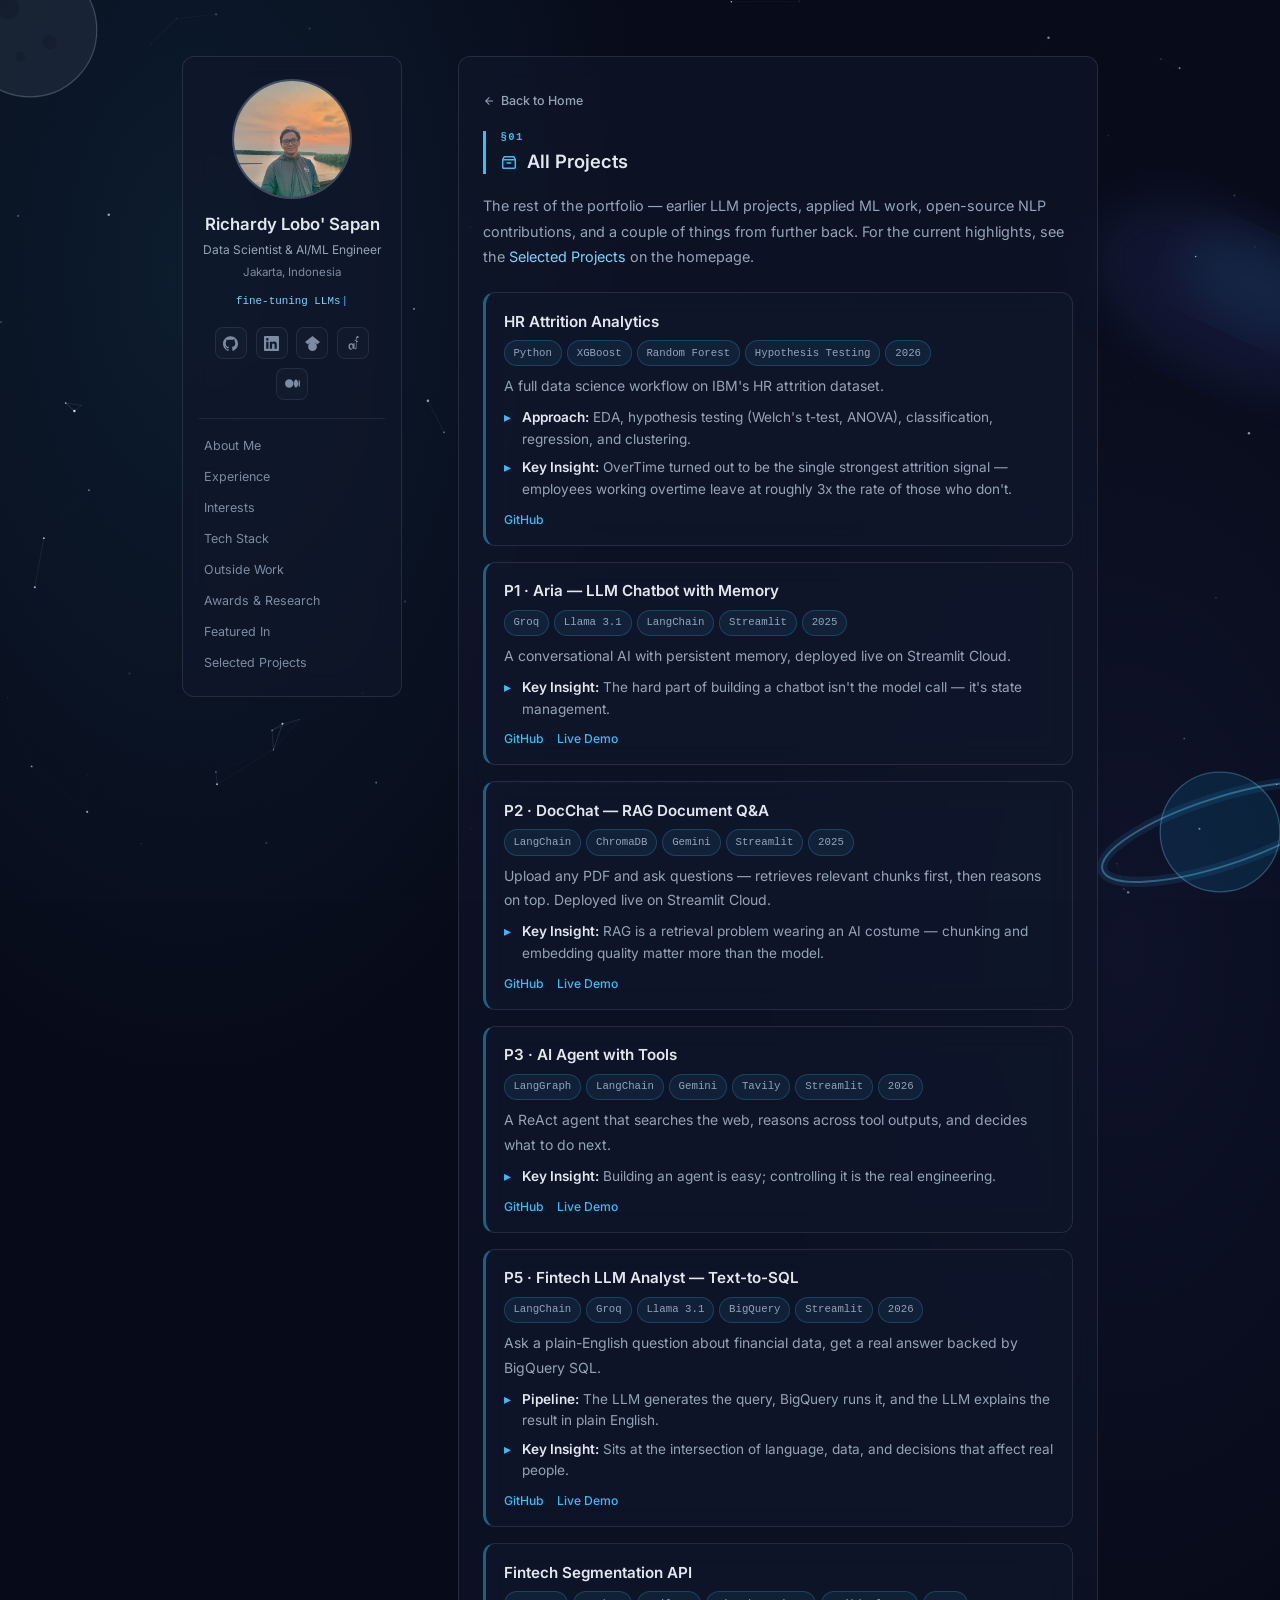
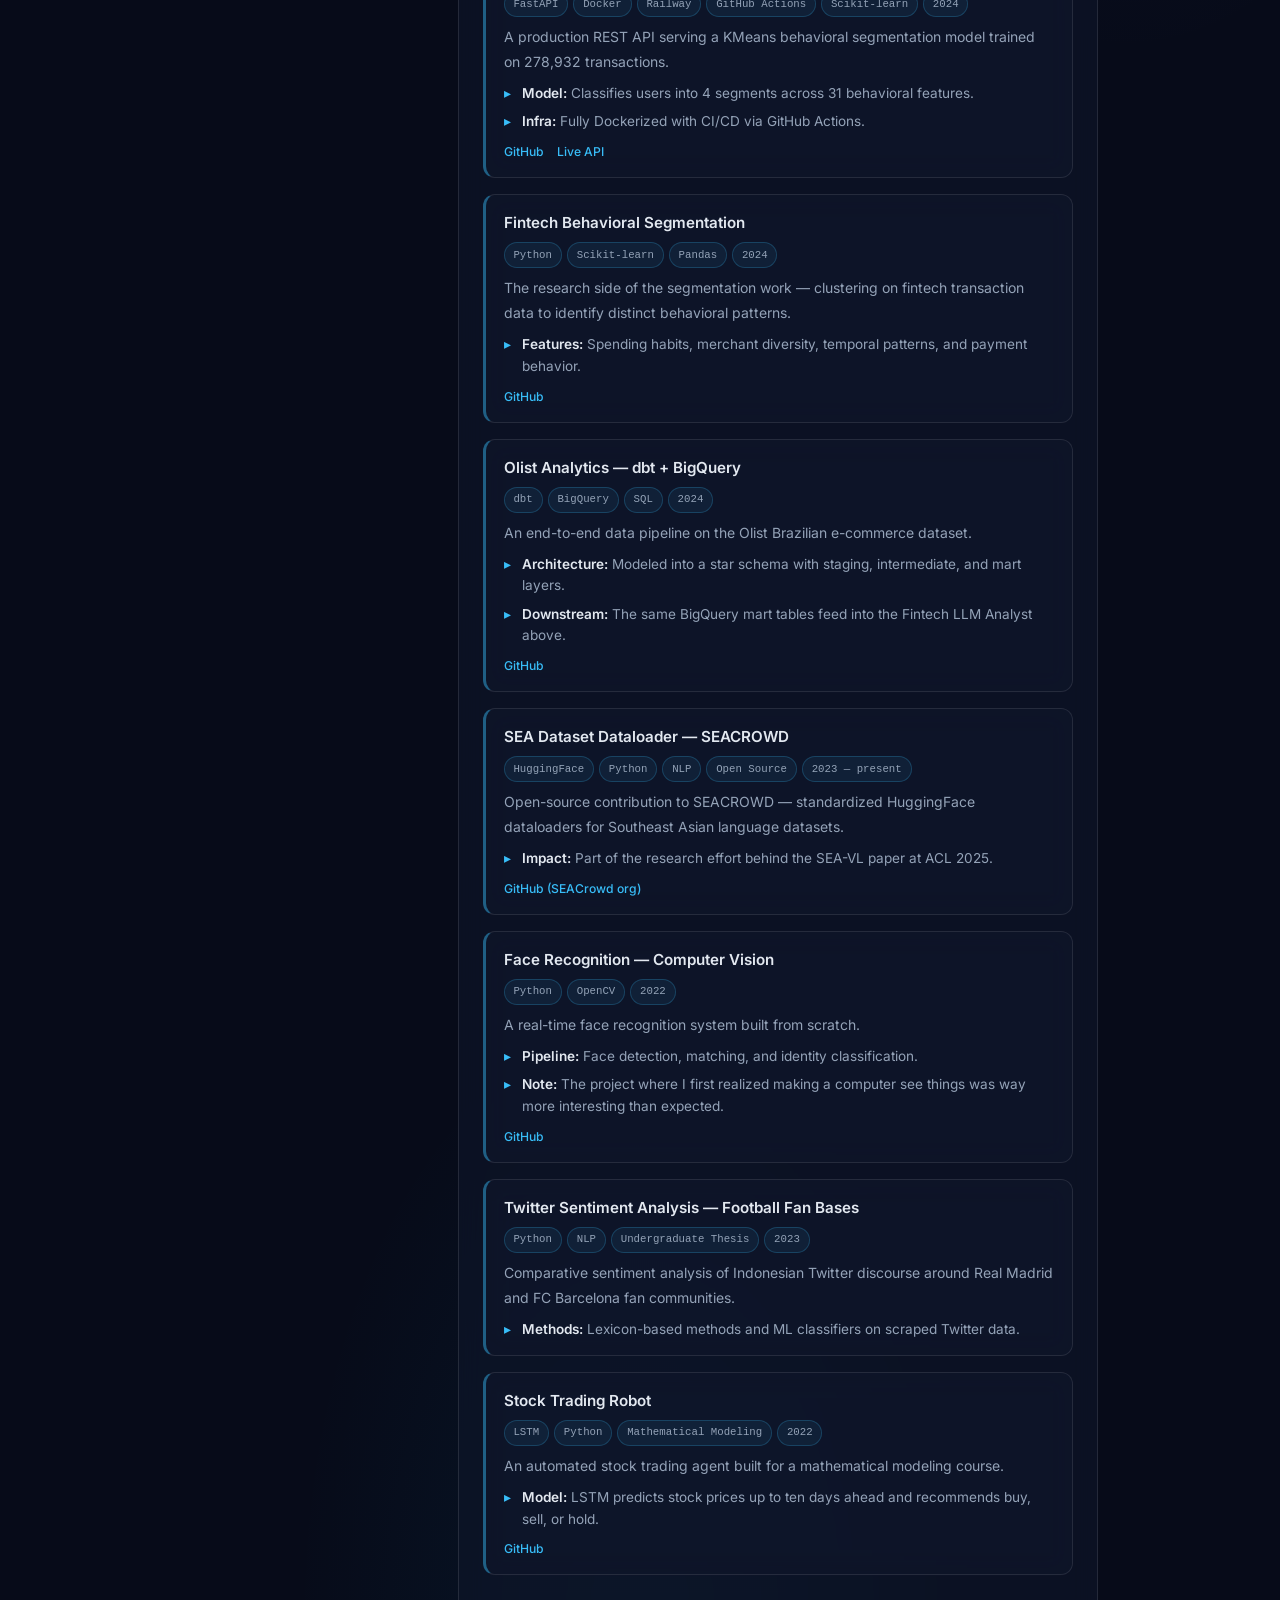
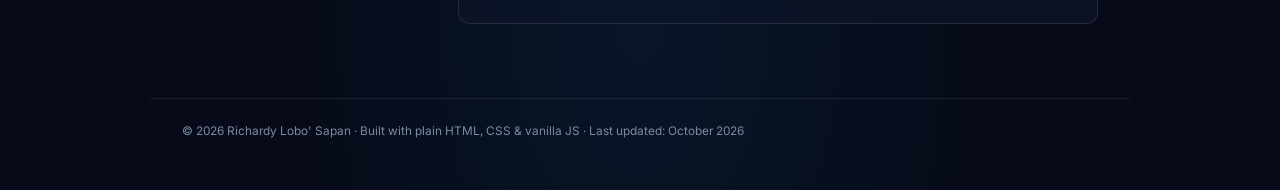
==== commit 19adbc13: "Update portfolio for October 2026 resume Adds the AI Engineer role at PLN Icon Plus (ICON+), reframe" ====
--- a/projects.html
+++ b/projects.html
@@ -174,7 +174,7 @@
       <div class="project-card reveal">
         <h3>P3 · AI Agent with Tools</h3>
         <div class="project-pills">
-          <span class="pill">LangGraph</span><span class="pill">LangChain</span><span class="pill">Gemini</span><span class="pill">Tavily</span><span class="pill">Streamlit</span><span class="pill">2025</span>
+          <span class="pill">LangGraph</span><span class="pill">LangChain</span><span class="pill">Gemini</span><span class="pill">Tavily</span><span class="pill">Streamlit</span><span class="pill">2026</span>
         </div>
         <p>A ReAct agent that searches the web, reasons across tool outputs, and decides what to do next.</p>
         <ul>
@@ -189,7 +189,7 @@
       <div class="project-card reveal">
         <h3>P5 · Fintech LLM Analyst — Text-to-SQL</h3>
         <div class="project-pills">
-          <span class="pill">LangChain</span><span class="pill">Groq</span><span class="pill">Llama 3.1</span><span class="pill">BigQuery</span><span class="pill">Streamlit</span><span class="pill">2025</span>
+          <span class="pill">LangChain</span><span class="pill">Groq</span><span class="pill">Llama 3.1</span><span class="pill">BigQuery</span><span class="pill">Streamlit</span><span class="pill">2026</span>
         </div>
         <p>Ask a plain-English question about financial data, get a real answer backed by BigQuery SQL.</p>
         <ul>
@@ -254,7 +254,7 @@
         </div>
         <p>Open-source contribution to SEACROWD — standardized HuggingFace dataloaders for Southeast Asian language datasets.</p>
         <ul>
-          <li><strong>Impact:</strong> Part of the research effort that led to the paper at EMNLP 2024.</li>
+          <li><strong>Impact:</strong> Part of the research effort behind the SEA-VL paper at ACL 2025.</li>
         </ul>
         <div class="project-links">
           <a href="https://github.com/SEACrowd" target="_blank" rel="noopener noreferrer">GitHub (SEACrowd org)</a>
@@ -308,7 +308,7 @@
 
 <footer>
   © 2026 Richardy Lobo' Sapan · Built with plain HTML, CSS &amp; vanilla JS ·
-  Last updated: July 2026
+  Last updated: October 2026
 </footer>
 
 
--- a/style.css
+++ b/style.css
@@ -512,6 +512,29 @@
   border-top: 1px solid var(--border);
 }
 
+/* ─── HERO (mobile only — nebula band, no photo) ───
+   Base rule must stay ABOVE the max-width:640px breakpoint below: both
+   select .mobile-hero-wrap with equal specificity, so whichever comes last
+   in source order wins regardless of the media query — this rule needs to
+   lose that tiebreak on small screens, not win it. */
+.mobile-hero-wrap {
+  display: none;
+  position: relative;
+  z-index: 1;
+  overflow: hidden;
+  height: 280px;
+  width: 100%;
+  background:
+    radial-gradient(ellipse 70% 60% at 25% 20%, rgba(56,189,248,0.28), transparent 55%),
+    radial-gradient(ellipse 60% 50% at 80% 65%, rgba(99,102,241,0.20), transparent 50%),
+    var(--bg);
+}
+.mobile-hero-wrap::after {
+  content: '';
+  position: absolute; inset: 0;
+  background: linear-gradient(to bottom, rgba(7,11,25,0.05) 0%, rgba(7,11,25,0.92) 100%);
+}
+
 /* ─── RESPONSIVE ─── */
 /* Moderate/tablet widths: the desktop two-column shell is still used (see the
    640px breakpoint below for the stacked mobile layout), but the fixed 220px
@@ -600,25 +623,23 @@
   body { font-size: 13px; }
 
   footer { padding: 1rem 1rem 2rem; }
-}
-
-/* ─── HERO (mobile only — nebula band, no photo) ─── */
-.mobile-hero-wrap {
-  display: none;
-  position: relative;
-  z-index: 1;
-  overflow: hidden;
-  height: 280px;
-  width: 100%;
-  background:
-    radial-gradient(ellipse 70% 60% at 25% 20%, rgba(56,189,248,0.28), transparent 55%),
-    radial-gradient(ellipse 60% 50% at 80% 65%, rgba(99,102,241,0.20), transparent 50%),
-    var(--bg);
-}
-.mobile-hero-wrap::after {
-  content: '';
-  position: absolute; inset: 0;
-  background: linear-gradient(to bottom, rgba(7,11,25,0.05) 0%, rgba(7,11,25,0.92) 100%);
+
+  /* On desktop #back-to-top floats in the margin outside the 980px content
+     column, so it never touches text. On mobile the wrapper is full-width
+     with no such gutter, so the fixed corner button sits directly over
+     whatever pill/word happens to scroll underneath it. A smaller glass
+     chip (matching the card aesthetic) is far less disruptive to read
+     around than a solid opaque circle in the same spot. */
+  #back-to-top {
+    width: 38px; height: 38px;
+    bottom: 1rem; right: 1rem;
+    background: var(--glass-bg);
+    backdrop-filter: blur(10px);
+    -webkit-backdrop-filter: blur(10px);
+    border: 1px solid var(--chip-border);
+    box-shadow: 0 4px 14px rgba(0,0,0,0.35);
+  }
+  #back-to-top svg { fill: var(--accent); }
 }
 
 /* ─── BACK TO TOP ─── */
